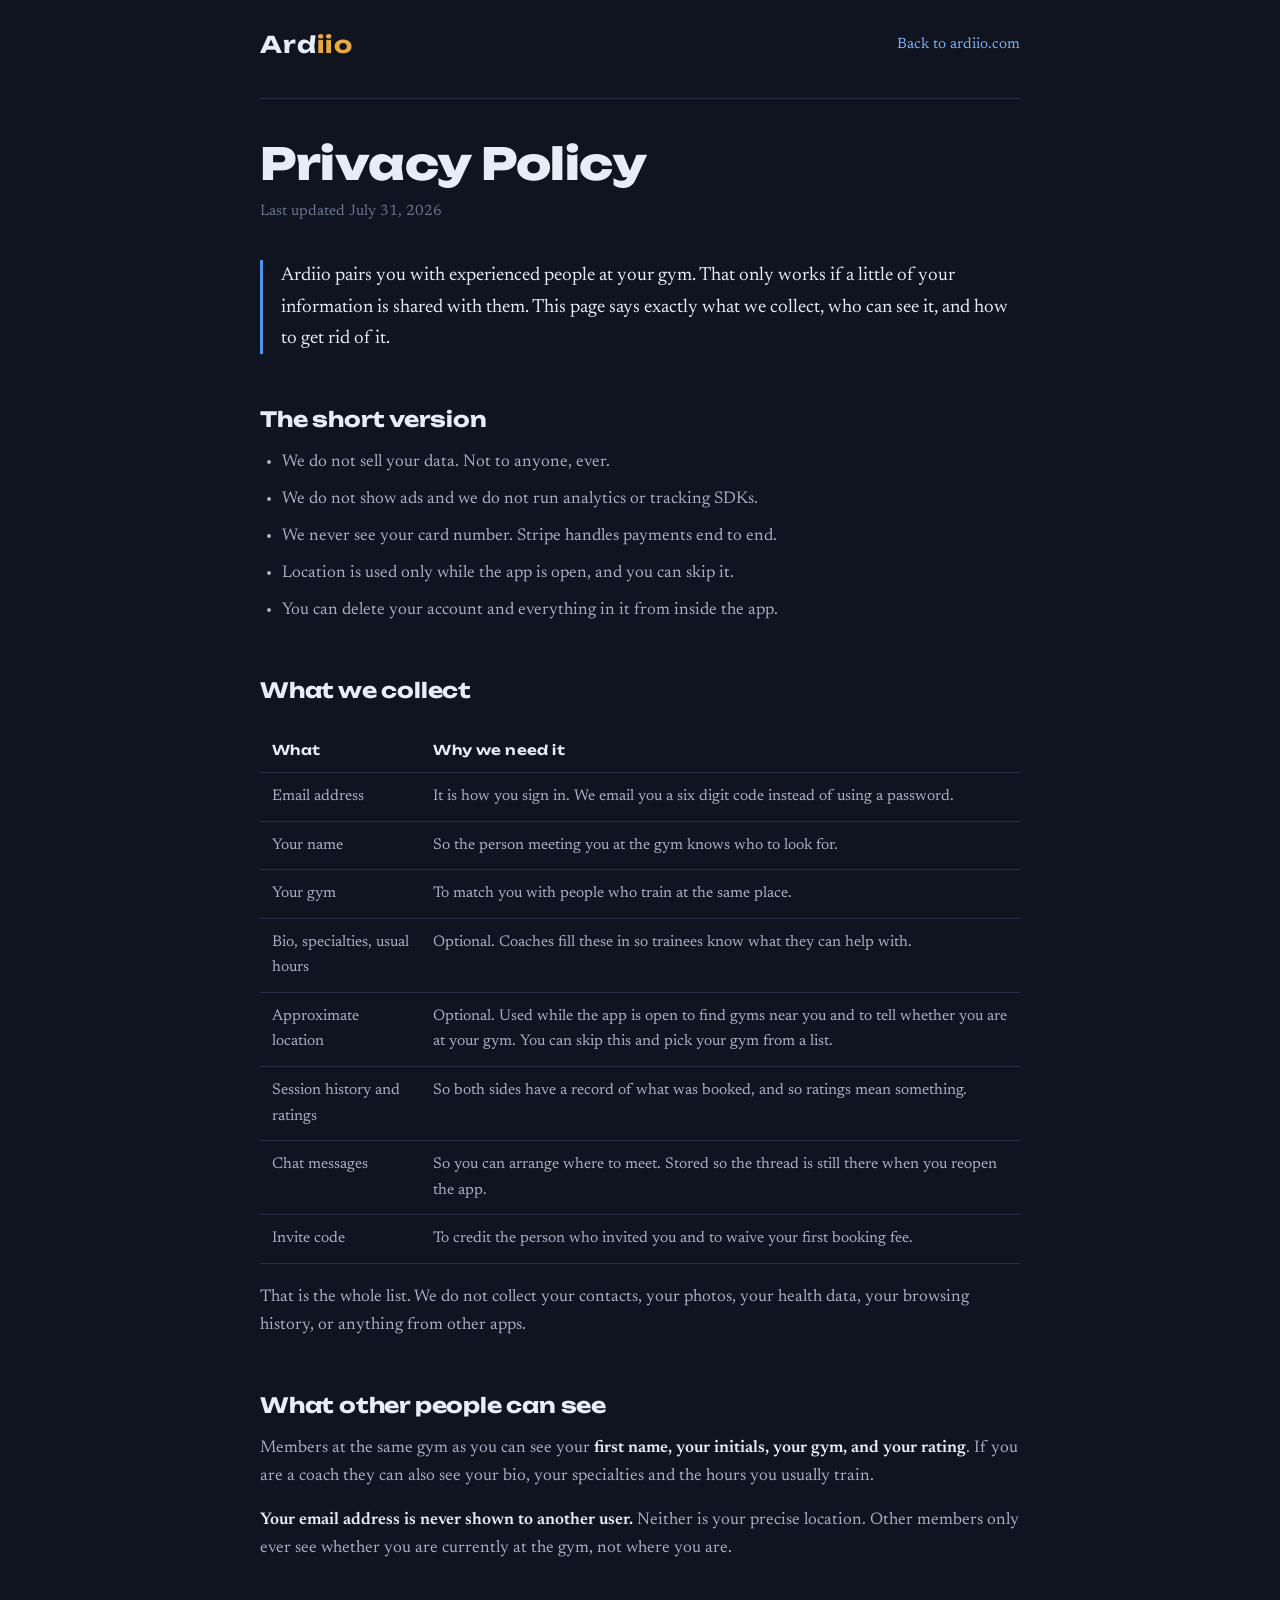
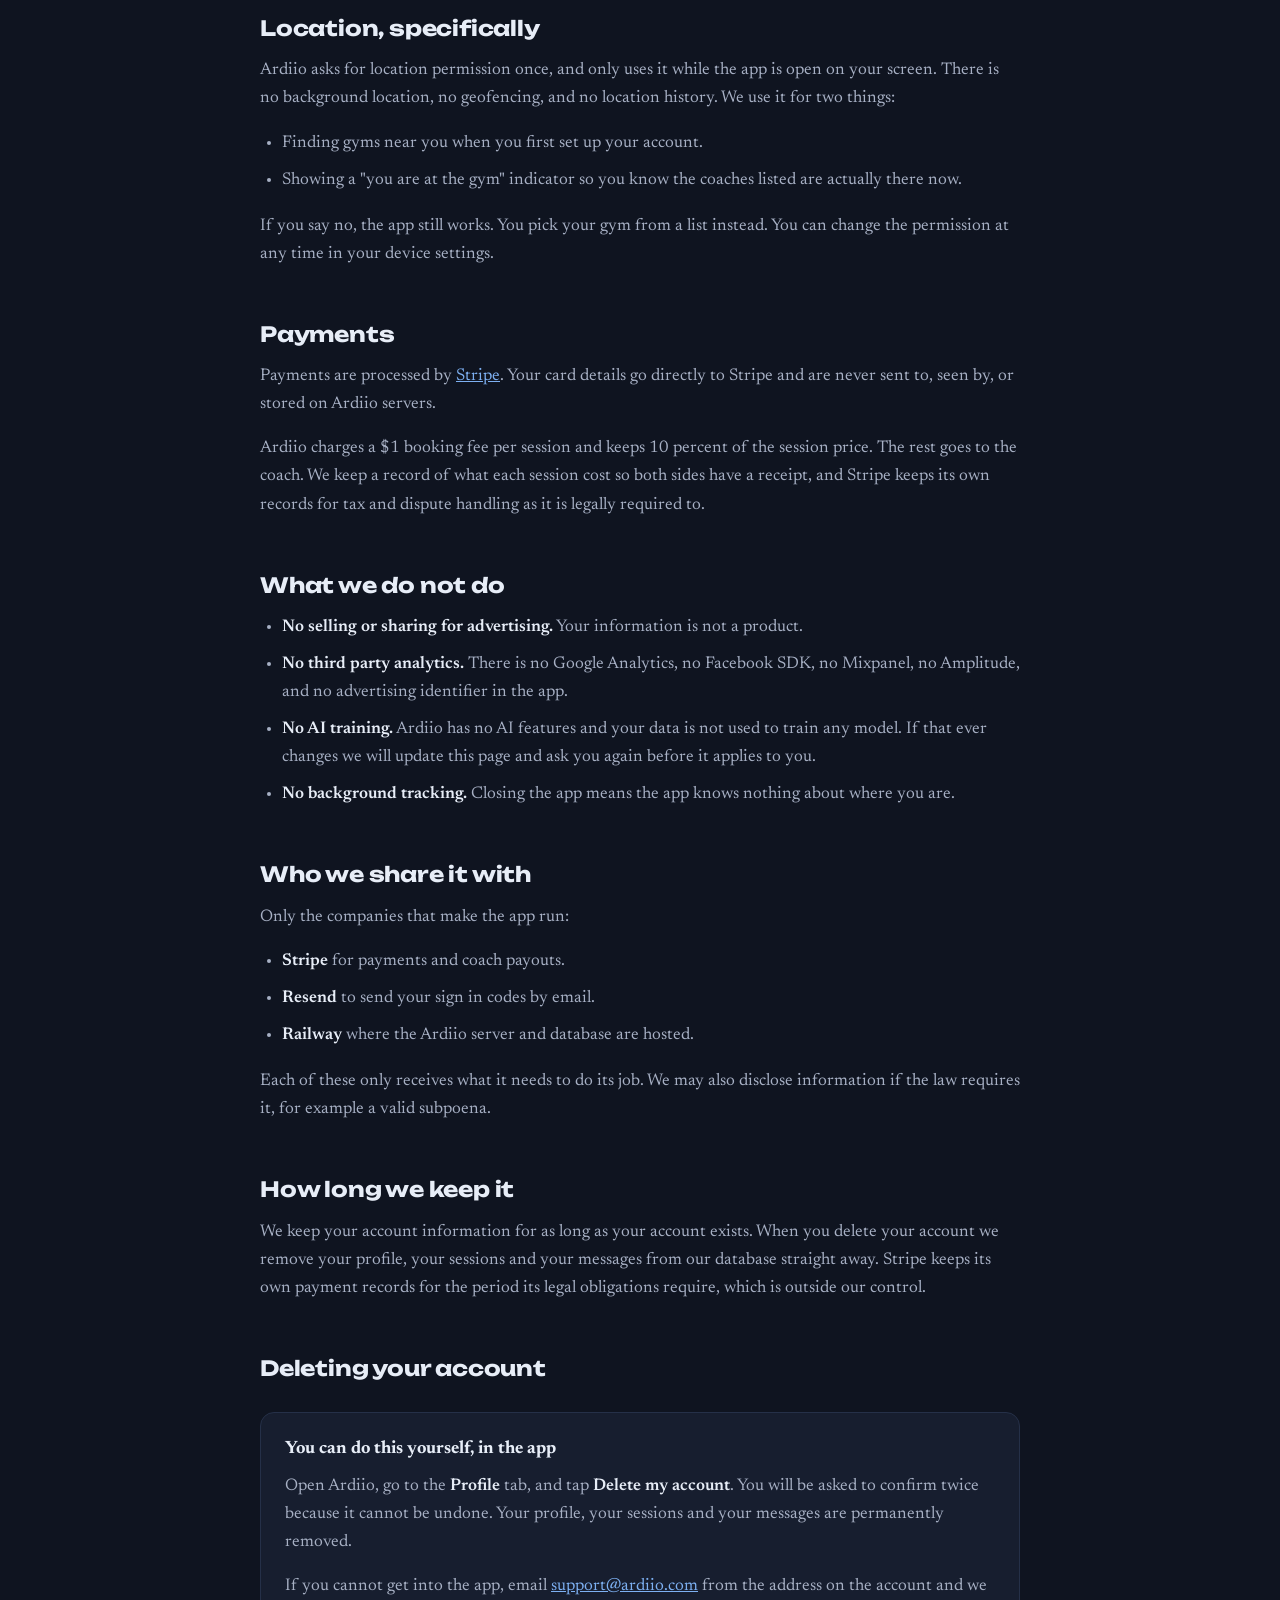
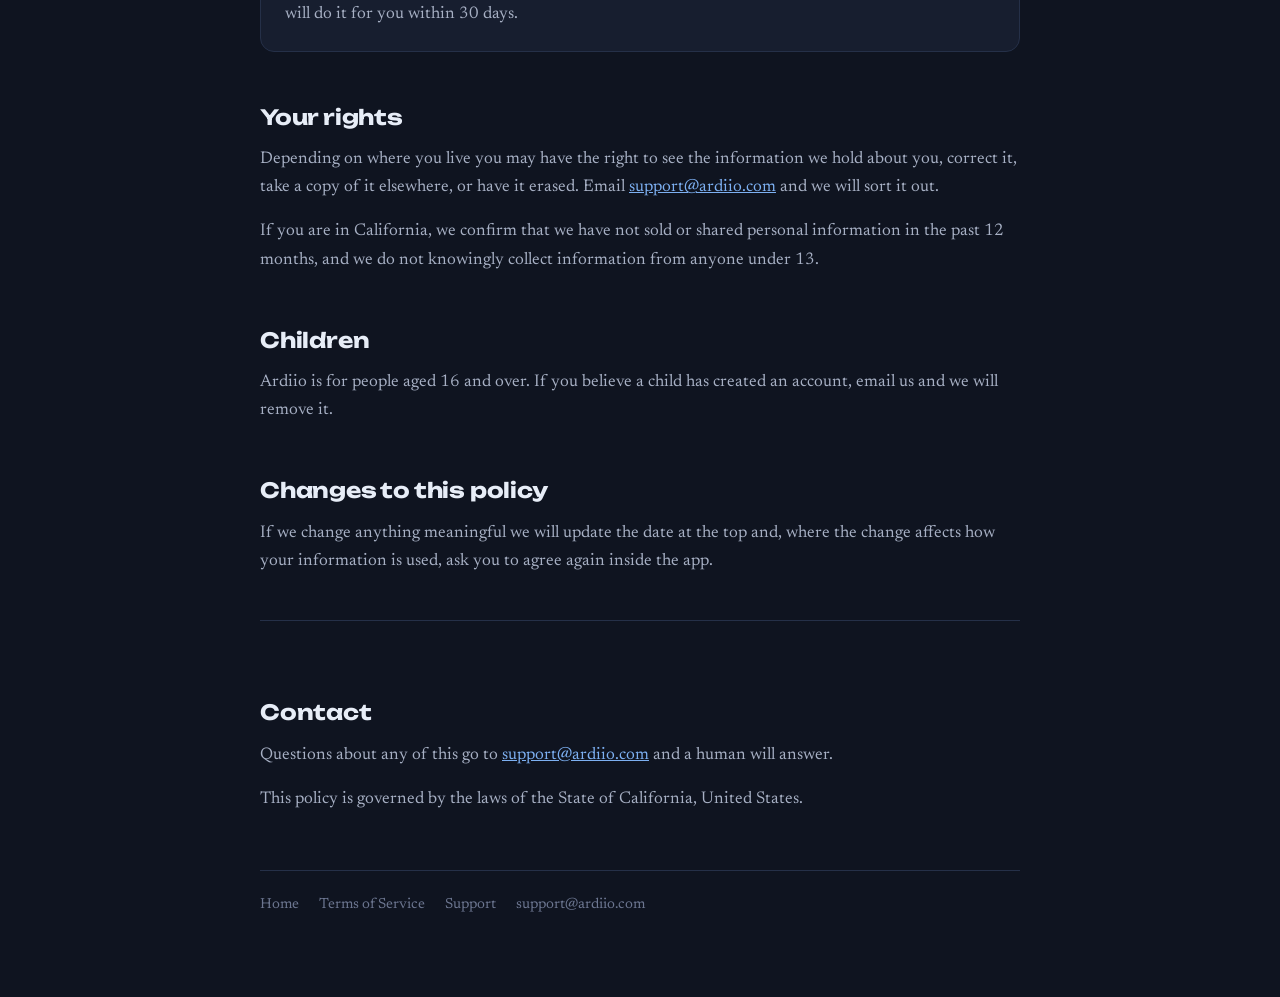
==== privacy/index.html @ b8e80194 "Deploy: phone shifted right, fluid extended left, consent gate and static legal pages" ====
<!doctype html>
<html lang="en">
<head>
<meta charset="utf-8">
<meta name="viewport" content="width=device-width, initial-scale=1">
<title>Privacy Policy | Ardiio</title>
<meta name="description" content="What Ardiio collects, why, who can see it, and how to delete it. Plain English, no legal padding.">
<link rel="icon" href="/favicon.svg">
<link rel="stylesheet" href="/legal.css">
</head>
<body>
<div class="wrap">

<header class="top">
  <a class="logo" href="/">Ard<span>iio</span></a>
  <a class="back" href="/">Back to ardiio.com</a>
</header>

<h1>Privacy Policy</h1>
<p class="updated">Last updated July 31, 2026</p>

<p class="lead">Ardiio pairs you with experienced people at your gym. That only works if a little of your information is shared with them. This page says exactly what we collect, who can see it, and how to get rid of it.</p>

<h2>The short version</h2>
<ul>
  <li>We do not sell your data. Not to anyone, ever.</li>
  <li>We do not show ads and we do not run analytics or tracking SDKs.</li>
  <li>We never see your card number. Stripe handles payments end to end.</li>
  <li>Location is used only while the app is open, and you can skip it.</li>
  <li>You can delete your account and everything in it from inside the app.</li>
</ul>

<h2>What we collect</h2>

<table>
  <thead>
    <tr><th>What</th><th>Why we need it</th></tr>
  </thead>
  <tbody>
    <tr>
      <td>Email address</td>
      <td>It is how you sign in. We email you a six digit code instead of using a password.</td>
    </tr>
    <tr>
      <td>Your name</td>
      <td>So the person meeting you at the gym knows who to look for.</td>
    </tr>
    <tr>
      <td>Your gym</td>
      <td>To match you with people who train at the same place.</td>
    </tr>
    <tr>
      <td>Bio, specialties, usual hours</td>
      <td>Optional. Coaches fill these in so trainees know what they can help with.</td>
    </tr>
    <tr>
      <td>Approximate location</td>
      <td>Optional. Used while the app is open to find gyms near you and to tell whether you are at your gym. You can skip this and pick your gym from a list.</td>
    </tr>
    <tr>
      <td>Session history and ratings</td>
      <td>So both sides have a record of what was booked, and so ratings mean something.</td>
    </tr>
    <tr>
      <td>Chat messages</td>
      <td>So you can arrange where to meet. Stored so the thread is still there when you reopen the app.</td>
    </tr>
    <tr>
      <td>Invite code</td>
      <td>To credit the person who invited you and to waive your first booking fee.</td>
    </tr>
  </tbody>
</table>

<p>That is the whole list. We do not collect your contacts, your photos, your health data, your browsing history, or anything from other apps.</p>

<h2>What other people can see</h2>

<p>Members at the same gym as you can see your <strong>first name, your initials, your gym, and your rating</strong>. If you are a coach they can also see your bio, your specialties and the hours you usually train.</p>

<p><strong>Your email address is never shown to another user.</strong> Neither is your precise location. Other members only ever see whether you are currently at the gym, not where you are.</p>

<h2>Location, specifically</h2>

<p>Ardiio asks for location permission once, and only uses it while the app is open on your screen. There is no background location, no geofencing, and no location history. We use it for two things:</p>
<ul>
  <li>Finding gyms near you when you first set up your account.</li>
  <li>Showing a "you are at the gym" indicator so you know the coaches listed are actually there now.</li>
</ul>
<p>If you say no, the app still works. You pick your gym from a list instead. You can change the permission at any time in your device settings.</p>

<h2>Payments</h2>

<p>Payments are processed by <a href="https://stripe.com/privacy" rel="noopener">Stripe</a>. Your card details go directly to Stripe and are never sent to, seen by, or stored on Ardiio servers.</p>

<p>Ardiio charges a $1 booking fee per session and keeps 10 percent of the session price. The rest goes to the coach. We keep a record of what each session cost so both sides have a receipt, and Stripe keeps its own records for tax and dispute handling as it is legally required to.</p>

<h2>What we do not do</h2>

<ul>
  <li><strong>No selling or sharing for advertising.</strong> Your information is not a product.</li>
  <li><strong>No third party analytics.</strong> There is no Google Analytics, no Facebook SDK, no Mixpanel, no Amplitude, and no advertising identifier in the app.</li>
  <li><strong>No AI training.</strong> Ardiio has no AI features and your data is not used to train any model. If that ever changes we will update this page and ask you again before it applies to you.</li>
  <li><strong>No background tracking.</strong> Closing the app means the app knows nothing about where you are.</li>
</ul>

<h2>Who we share it with</h2>

<p>Only the companies that make the app run:</p>
<ul>
  <li><strong>Stripe</strong> for payments and coach payouts.</li>
  <li><strong>Resend</strong> to send your sign in codes by email.</li>
  <li><strong>Railway</strong> where the Ardiio server and database are hosted.</li>
</ul>
<p>Each of these only receives what it needs to do its job. We may also disclose information if the law requires it, for example a valid subpoena.</p>

<h2>How long we keep it</h2>

<p>We keep your account information for as long as your account exists. When you delete your account we remove your profile, your sessions and your messages from our database straight away. Stripe keeps its own payment records for the period its legal obligations require, which is outside our control.</p>

<h2>Deleting your account</h2>

<div class="card">
  <h3>You can do this yourself, in the app</h3>
  <p>Open Ardiio, go to the <strong>Profile</strong> tab, and tap <strong>Delete my account</strong>. You will be asked to confirm twice because it cannot be undone. Your profile, your sessions and your messages are permanently removed.</p>
  <p>If you cannot get into the app, email <a href="mailto:support@ardiio.com">support@ardiio.com</a> from the address on the account and we will do it for you within 30 days.</p>
</div>

<h2>Your rights</h2>

<p>Depending on where you live you may have the right to see the information we hold about you, correct it, take a copy of it elsewhere, or have it erased. Email <a href="mailto:support@ardiio.com">support@ardiio.com</a> and we will sort it out.</p>

<p>If you are in California, we confirm that we have not sold or shared personal information in the past 12 months, and we do not knowingly collect information from anyone under 13.</p>

<h2>Children</h2>

<p>Ardiio is for people aged 16 and over. If you believe a child has created an account, email us and we will remove it.</p>

<h2>Changes to this policy</h2>

<p>If we change anything meaningful we will update the date at the top and, where the change affects how your information is used, ask you to agree again inside the app.</p>

<div class="contact">
  <h2>Contact</h2>
  <p>Questions about any of this go to <a href="mailto:support@ardiio.com">support@ardiio.com</a> and a human will answer.</p>
  <p>This policy is governed by the laws of the State of California, United States.</p>
</div>

<footer class="foot">
  <a href="/">Home</a>
  <a href="/terms/">Terms of Service</a>
  <a href="/support/">Support</a>
  <a href="mailto:support@ardiio.com">support@ardiio.com</a>
</footer>

</div>
</body>
</html>
---- legal.css ----
/* Shared styling for the standalone legal and support pages.
   These are plain static HTML on purpose: App Review opens the privacy policy
   URL directly, and a page that renders without JavaScript cannot fail that
   check. Type and palette mirror site-react/src/index.css. */
@import url('https://fonts.googleapis.com/css2?family=Newsreader:opsz,wght@6..72,400..700&family=Unbounded:wght@400..800&display=swap');

:root {
  --bg: #0f1420;
  --card: #171e2f;
  --ink: #e7edf7;
  --dim: #a7b0c4;
  --faint: #6c7690;
  --border: #253048;
  --blue: #4e93ee;
  --blue-soft: #7db0f2;
  --amber: #e9a73f;
  --font-display: 'Unbounded', 'Trebuchet MS', sans-serif;
  --font-body: 'Newsreader', Georgia, serif;
}

* { margin: 0; padding: 0; box-sizing: border-box; }
html { -webkit-text-size-adjust: 100%; scroll-behavior: smooth; }

body {
  background: var(--bg);
  color: var(--ink);
  font-family: var(--font-body);
  font-size: 17px;
  line-height: 1.65;
  padding: 0 20px 80px;
}

.wrap { max-width: 760px; margin: 0 auto; }

header.top {
  display: flex;
  align-items: center;
  justify-content: space-between;
  gap: 16px;
  padding: 26px 0 34px;
  border-bottom: 1px solid var(--border);
  margin-bottom: 40px;
  flex-wrap: wrap;
}

.logo {
  font-family: var(--font-display);
  font-weight: 700;
  font-size: 23px;
  letter-spacing: 1.1px;
  color: var(--ink);
  text-decoration: none;
}
.logo span { color: var(--amber); }

.back { color: var(--blue-soft); text-decoration: none; font-size: 15px; }
.back:hover { text-decoration: underline; }

h1 {
  font-family: var(--font-display);
  font-weight: 800;
  font-size: clamp(30px, 6vw, 44px);
  line-height: 1.15;
  letter-spacing: -0.5px;
  margin-bottom: 10px;
}

.updated { color: var(--faint); font-size: 15px; margin-bottom: 36px; }

h2 {
  font-family: var(--font-display);
  font-weight: 700;
  font-size: 21px;
  letter-spacing: -0.2px;
  margin: 40px 0 12px;
  padding-top: 8px;
}

h3 { font-size: 18px; font-weight: 700; margin: 24px 0 8px; }

p { margin-bottom: 16px; color: var(--dim); }
p strong, li strong { color: var(--ink); font-weight: 600; }

ul, ol { margin: 0 0 18px 22px; color: var(--dim); }
li { margin-bottom: 9px; }

a { color: var(--blue-soft); }

.lead {
  font-size: 19px;
  color: var(--ink);
  border-left: 3px solid var(--blue);
  padding-left: 18px;
  margin-bottom: 30px;
}

.card {
  background: var(--card);
  border: 1px solid var(--border);
  border-radius: 14px;
  padding: 22px 24px;
  margin: 26px 0;
}
.card h2, .card h3 { margin-top: 0; padding-top: 0; }
.card p:last-child { margin-bottom: 0; }

table { width: 100%; border-collapse: collapse; margin: 20px 0; font-size: 15.5px; }
th, td { text-align: left; padding: 11px 12px; border-bottom: 1px solid var(--border); vertical-align: top; }
th { color: var(--ink); font-weight: 600; font-family: var(--font-display); font-size: 13.5px; letter-spacing: 0.4px; }
td { color: var(--dim); }

.contact { margin-top: 44px; padding-top: 26px; border-top: 1px solid var(--border); }

footer.foot {
  margin-top: 56px;
  padding-top: 22px;
  border-top: 1px solid var(--border);
  color: var(--faint);
  font-size: 14.5px;
  display: flex;
  gap: 20px;
  flex-wrap: wrap;
}
footer.foot a { color: var(--faint); text-decoration: none; }
footer.foot a:hover { color: var(--ink); }

@media (max-width: 560px) {
  body { font-size: 16px; }
  table, thead, tbody, th, td, tr { display: block; }
  th { display: none; }
  td { border: none; padding: 4px 0; }
  td:first-child { color: var(--ink); font-weight: 600; padding-top: 14px; }
  tr { border-bottom: 1px solid var(--border); padding-bottom: 10px; }
}
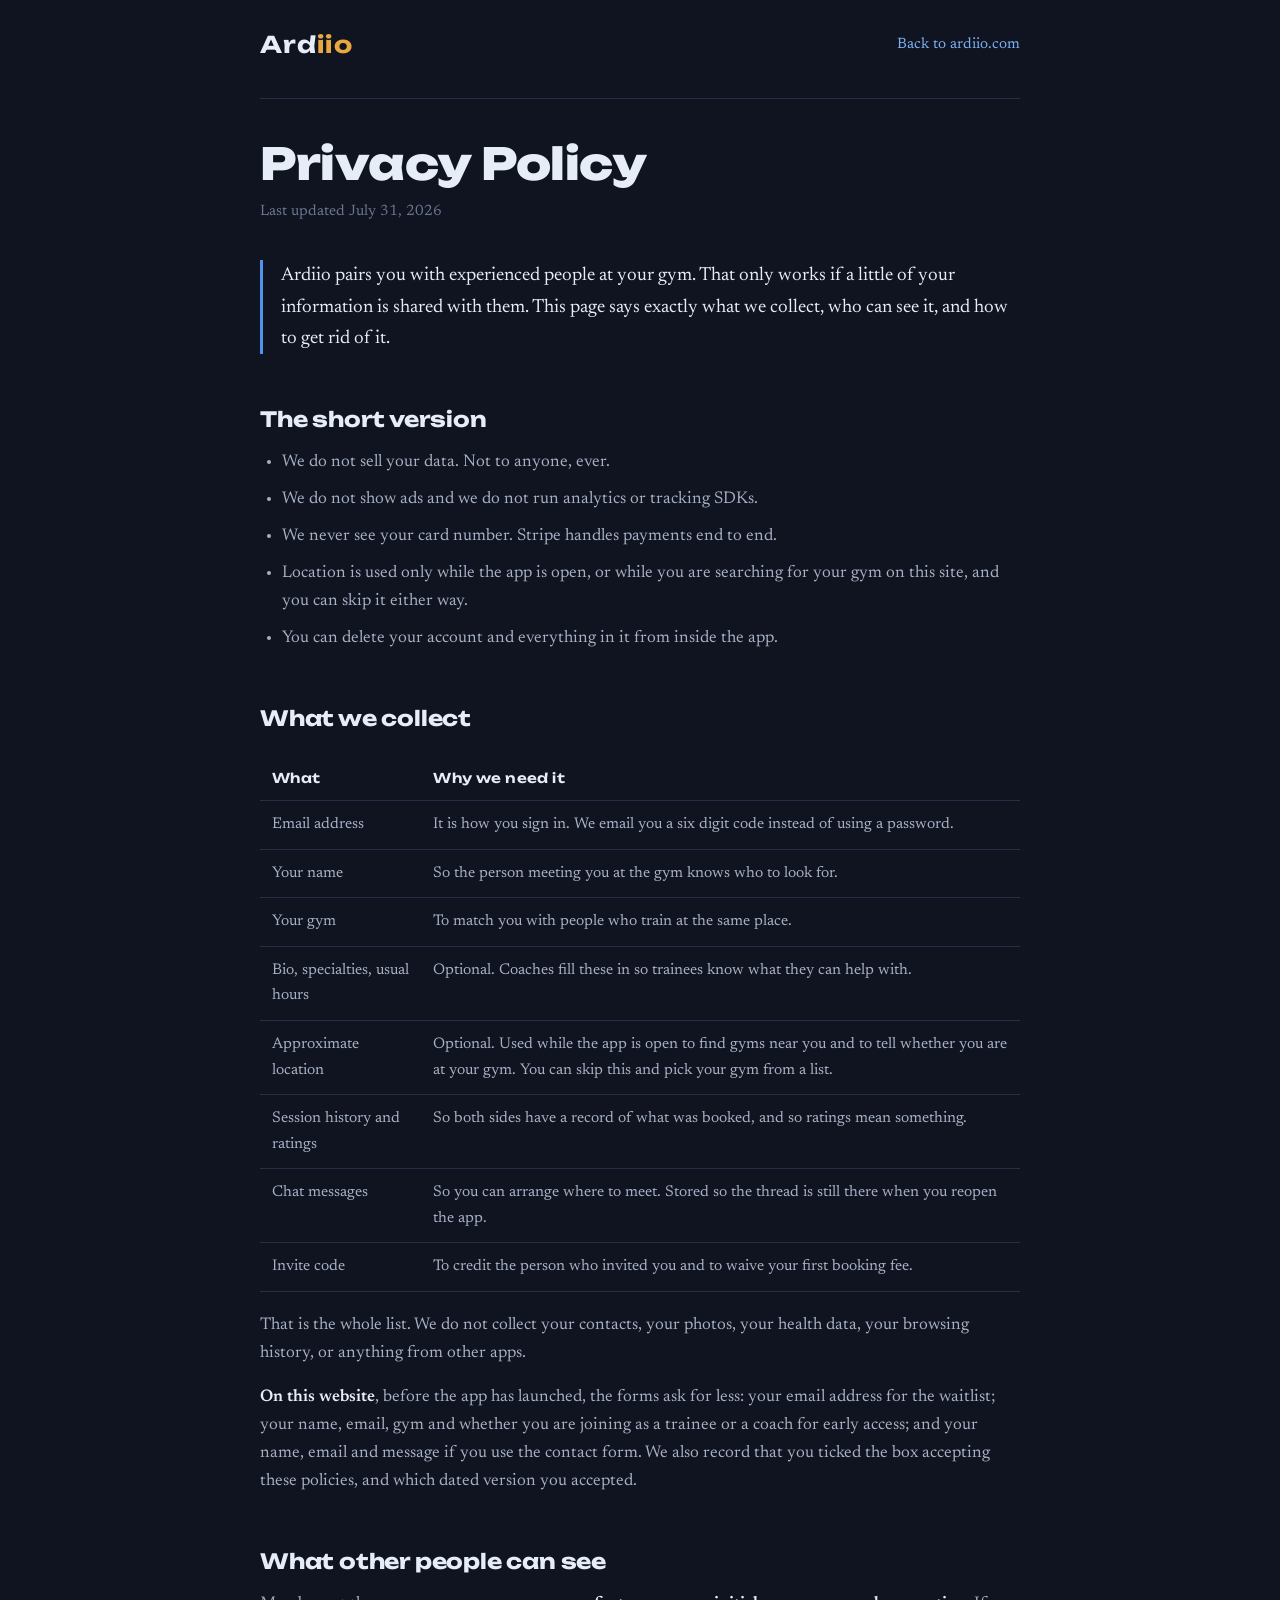
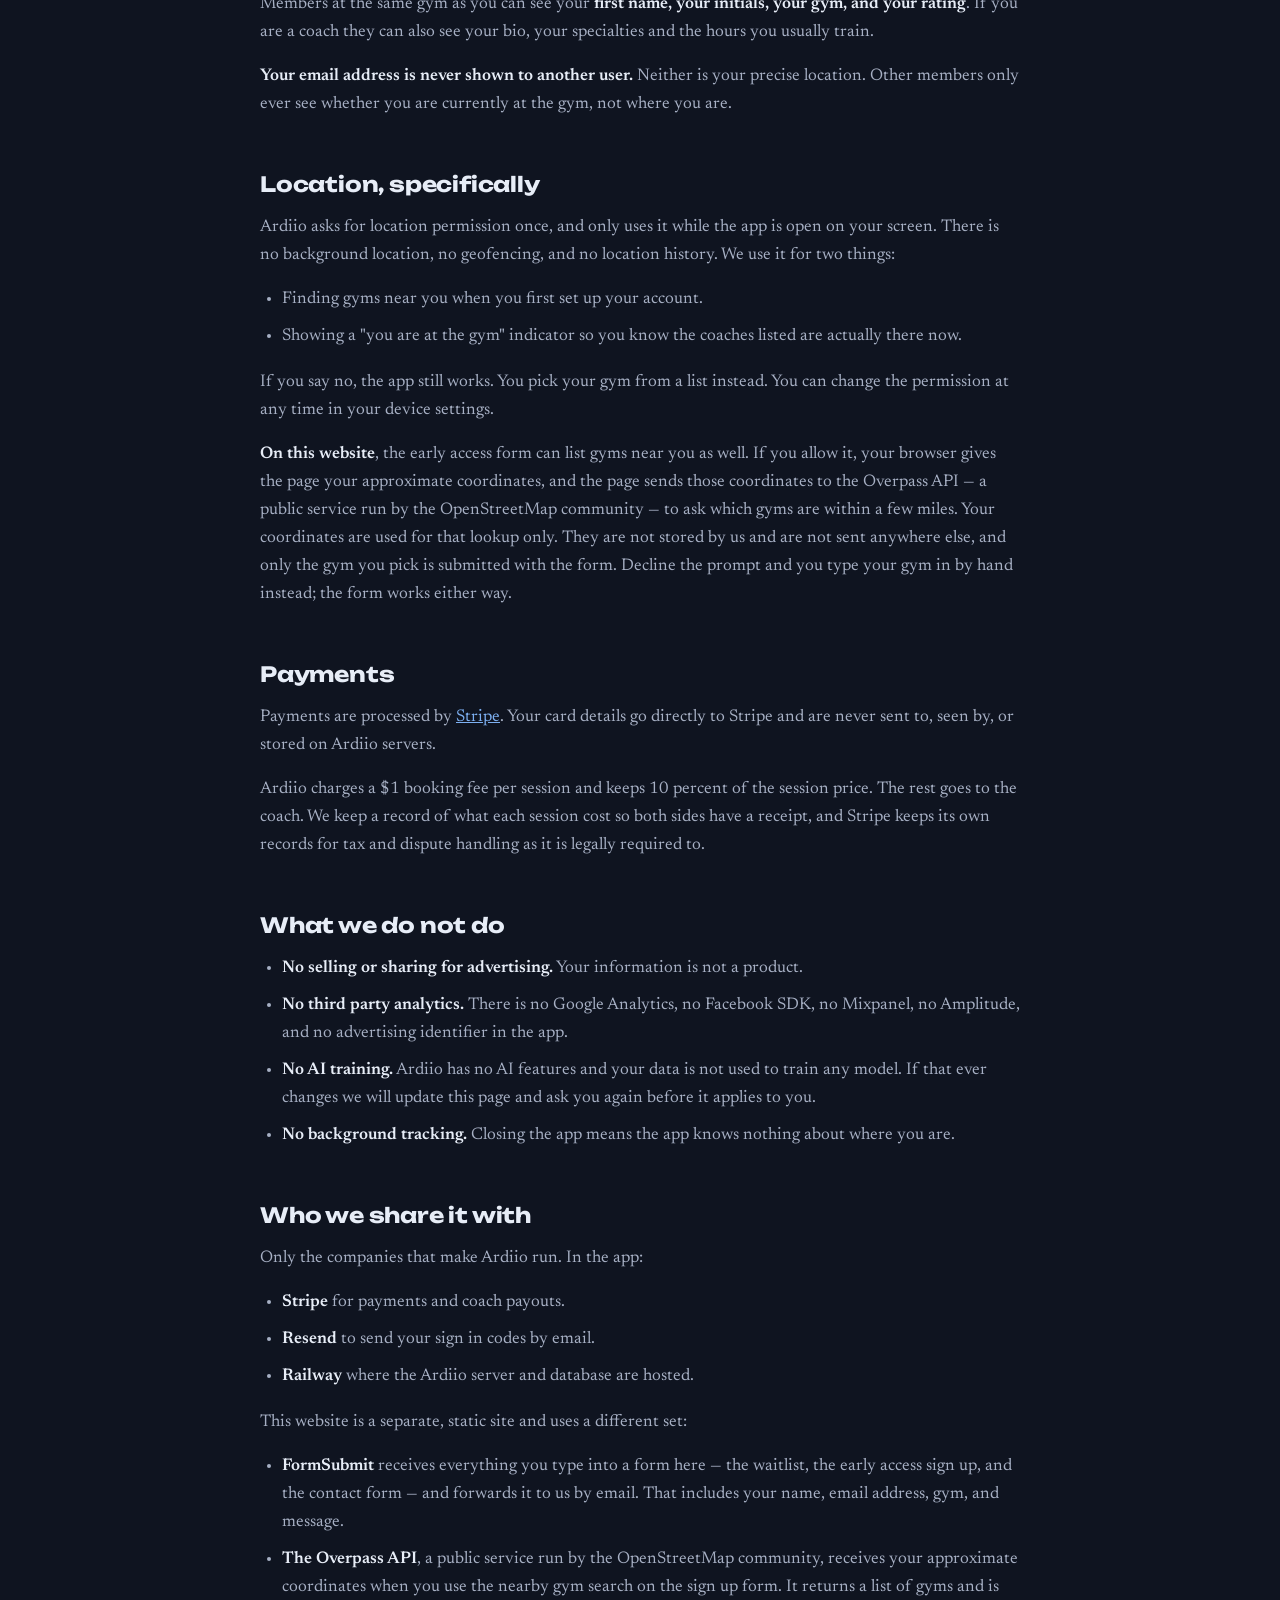
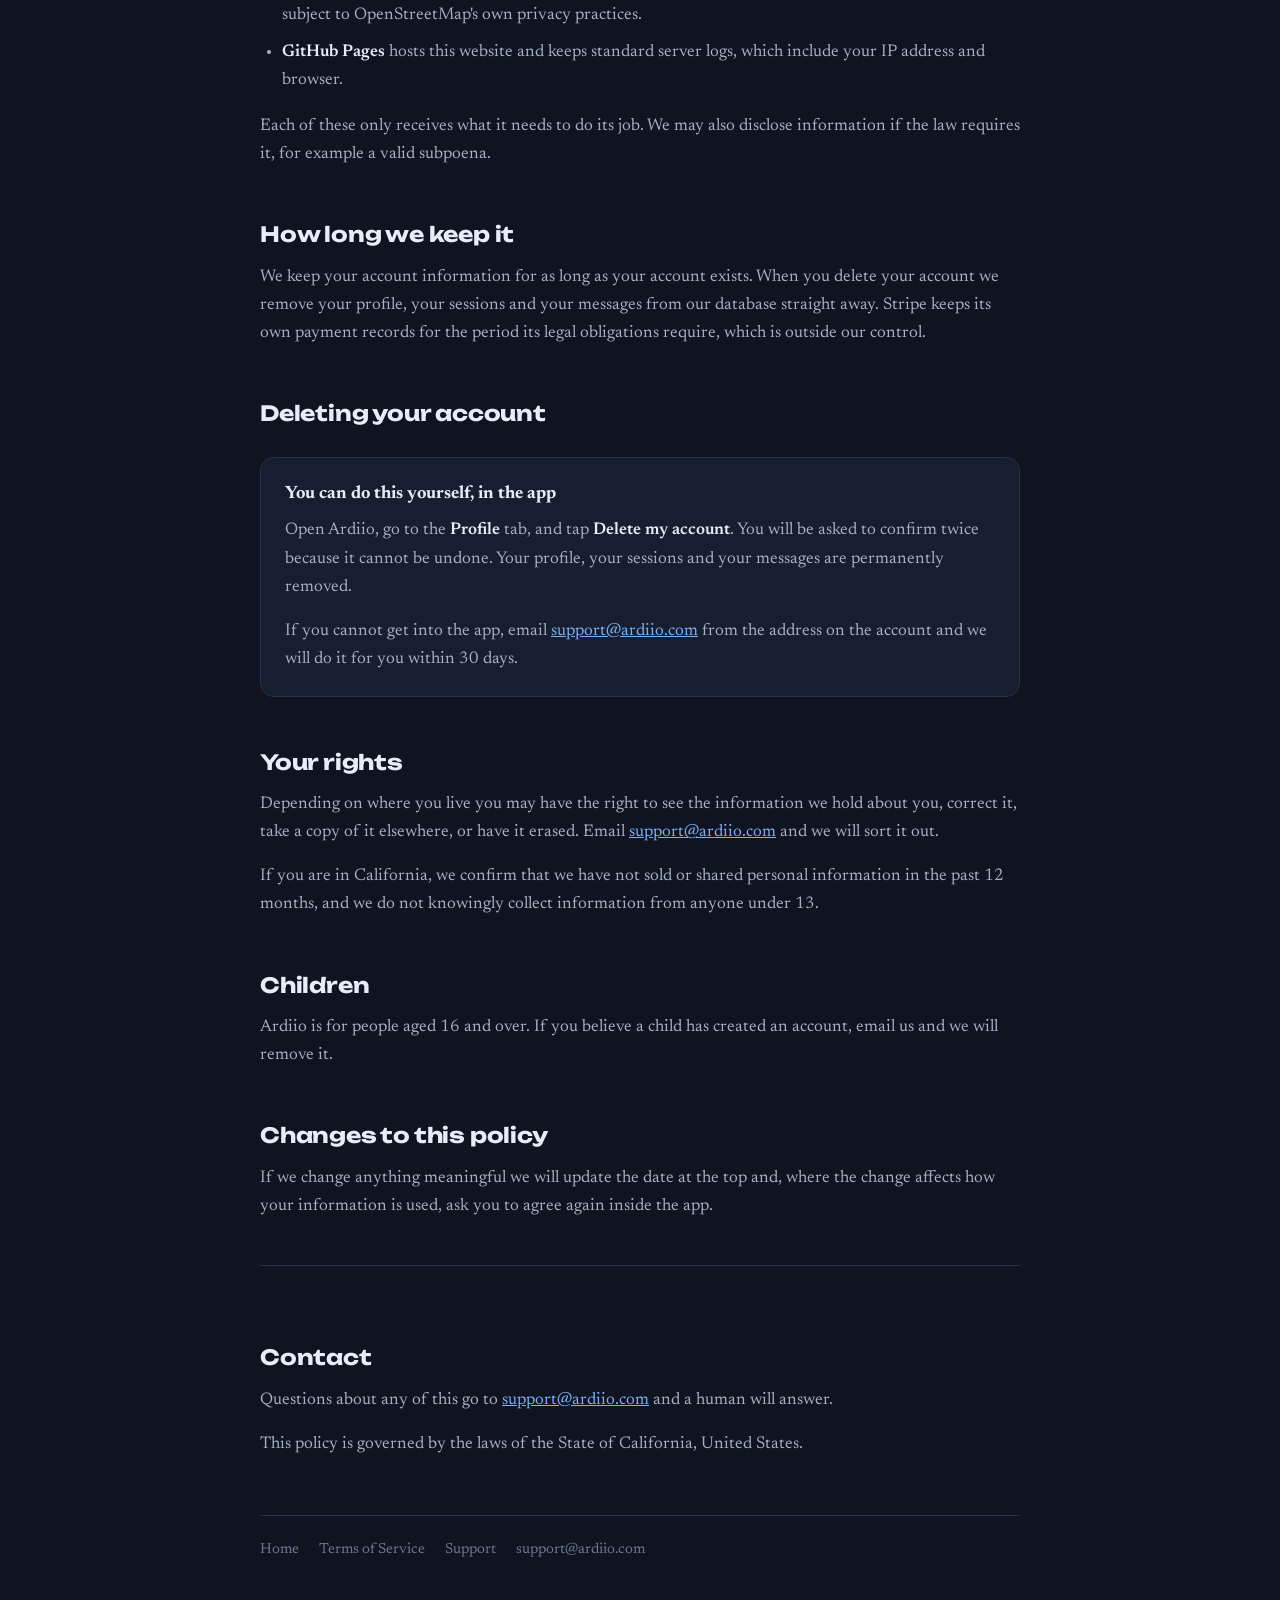
==== commit 48faac2c: "Deploy: privacy policy now discloses the site's own processors" ====
--- a/privacy/index.html
+++ b/privacy/index.html
@@ -26,7 +26,7 @@
   <li>We do not sell your data. Not to anyone, ever.</li>
   <li>We do not show ads and we do not run analytics or tracking SDKs.</li>
   <li>We never see your card number. Stripe handles payments end to end.</li>
-  <li>Location is used only while the app is open, and you can skip it.</li>
+  <li>Location is used only while the app is open, or while you are searching for your gym on this site, and you can skip it either way.</li>
   <li>You can delete your account and everything in it from inside the app.</li>
 </ul>
 
@@ -74,6 +74,8 @@
 
 <p>That is the whole list. We do not collect your contacts, your photos, your health data, your browsing history, or anything from other apps.</p>
 
+<p><strong>On this website</strong>, before the app has launched, the forms ask for less: your email address for the waitlist; your name, email, gym and whether you are joining as a trainee or a coach for early access; and your name, email and message if you use the contact form. We also record that you ticked the box accepting these policies, and which dated version you accepted.</p>
+
 <h2>What other people can see</h2>
 
 <p>Members at the same gym as you can see your <strong>first name, your initials, your gym, and your rating</strong>. If you are a coach they can also see your bio, your specialties and the hours you usually train.</p>
@@ -88,6 +90,8 @@
   <li>Showing a "you are at the gym" indicator so you know the coaches listed are actually there now.</li>
 </ul>
 <p>If you say no, the app still works. You pick your gym from a list instead. You can change the permission at any time in your device settings.</p>
+
+<p><strong>On this website</strong>, the early access form can list gyms near you as well. If you allow it, your browser gives the page your approximate coordinates, and the page sends those coordinates to the Overpass API — a public service run by the OpenStreetMap community — to ask which gyms are within a few miles. Your coordinates are used for that lookup only. They are not stored by us and are not sent anywhere else, and only the gym you pick is submitted with the form. Decline the prompt and you type your gym in by hand instead; the form works either way.</p>
 
 <h2>Payments</h2>
 
@@ -106,11 +110,17 @@
 
 <h2>Who we share it with</h2>
 
-<p>Only the companies that make the app run:</p>
+<p>Only the companies that make Ardiio run. In the app:</p>
 <ul>
   <li><strong>Stripe</strong> for payments and coach payouts.</li>
   <li><strong>Resend</strong> to send your sign in codes by email.</li>
   <li><strong>Railway</strong> where the Ardiio server and database are hosted.</li>
+</ul>
+<p>This website is a separate, static site and uses a different set:</p>
+<ul>
+  <li><strong>FormSubmit</strong> receives everything you type into a form here — the waitlist, the early access sign up, and the contact form — and forwards it to us by email. That includes your name, email address, gym, and message.</li>
+  <li><strong>The Overpass API</strong>, a public service run by the OpenStreetMap community, receives your approximate coordinates when you use the nearby gym search on the sign up form. It returns a list of gyms and is subject to OpenStreetMap's own privacy practices.</li>
+  <li><strong>GitHub Pages</strong> hosts this website and keeps standard server logs, which include your IP address and browser.</li>
 </ul>
 <p>Each of these only receives what it needs to do its job. We may also disclose information if the law requires it, for example a valid subpoena.</p>
 
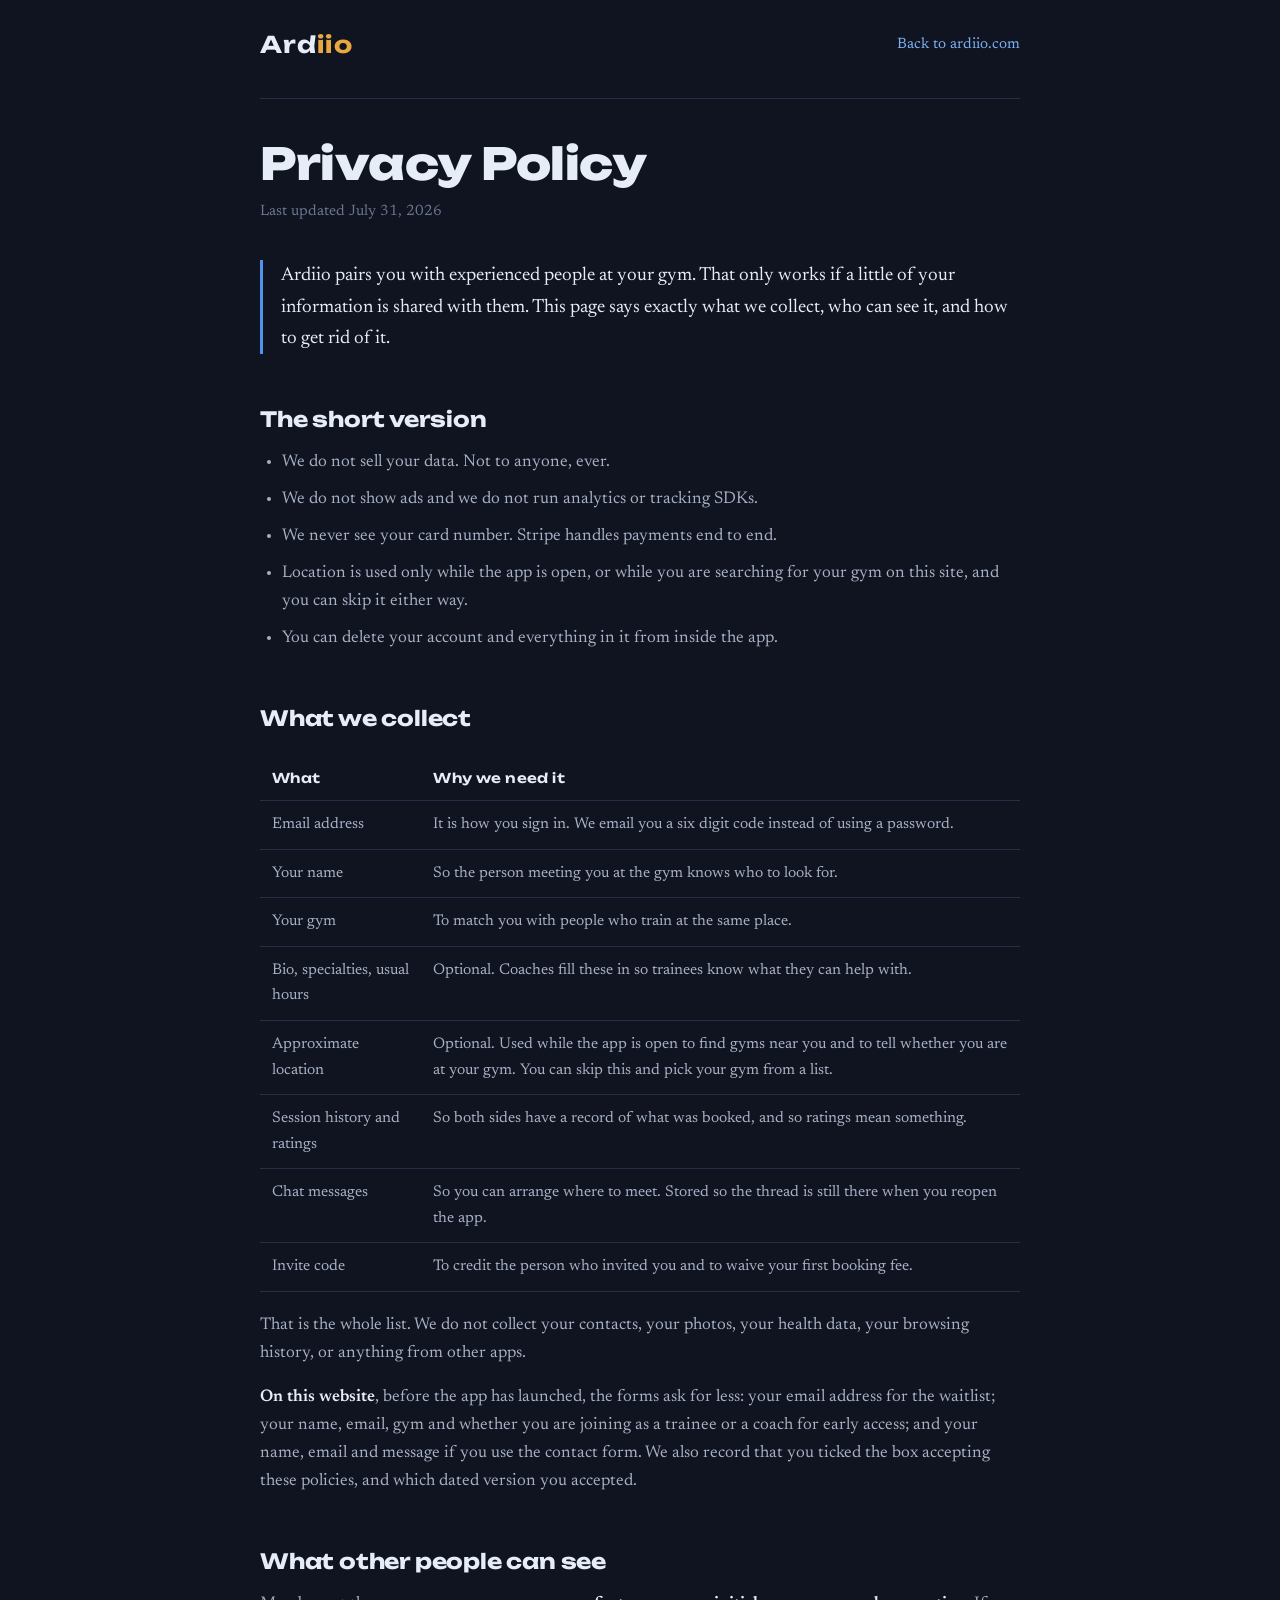
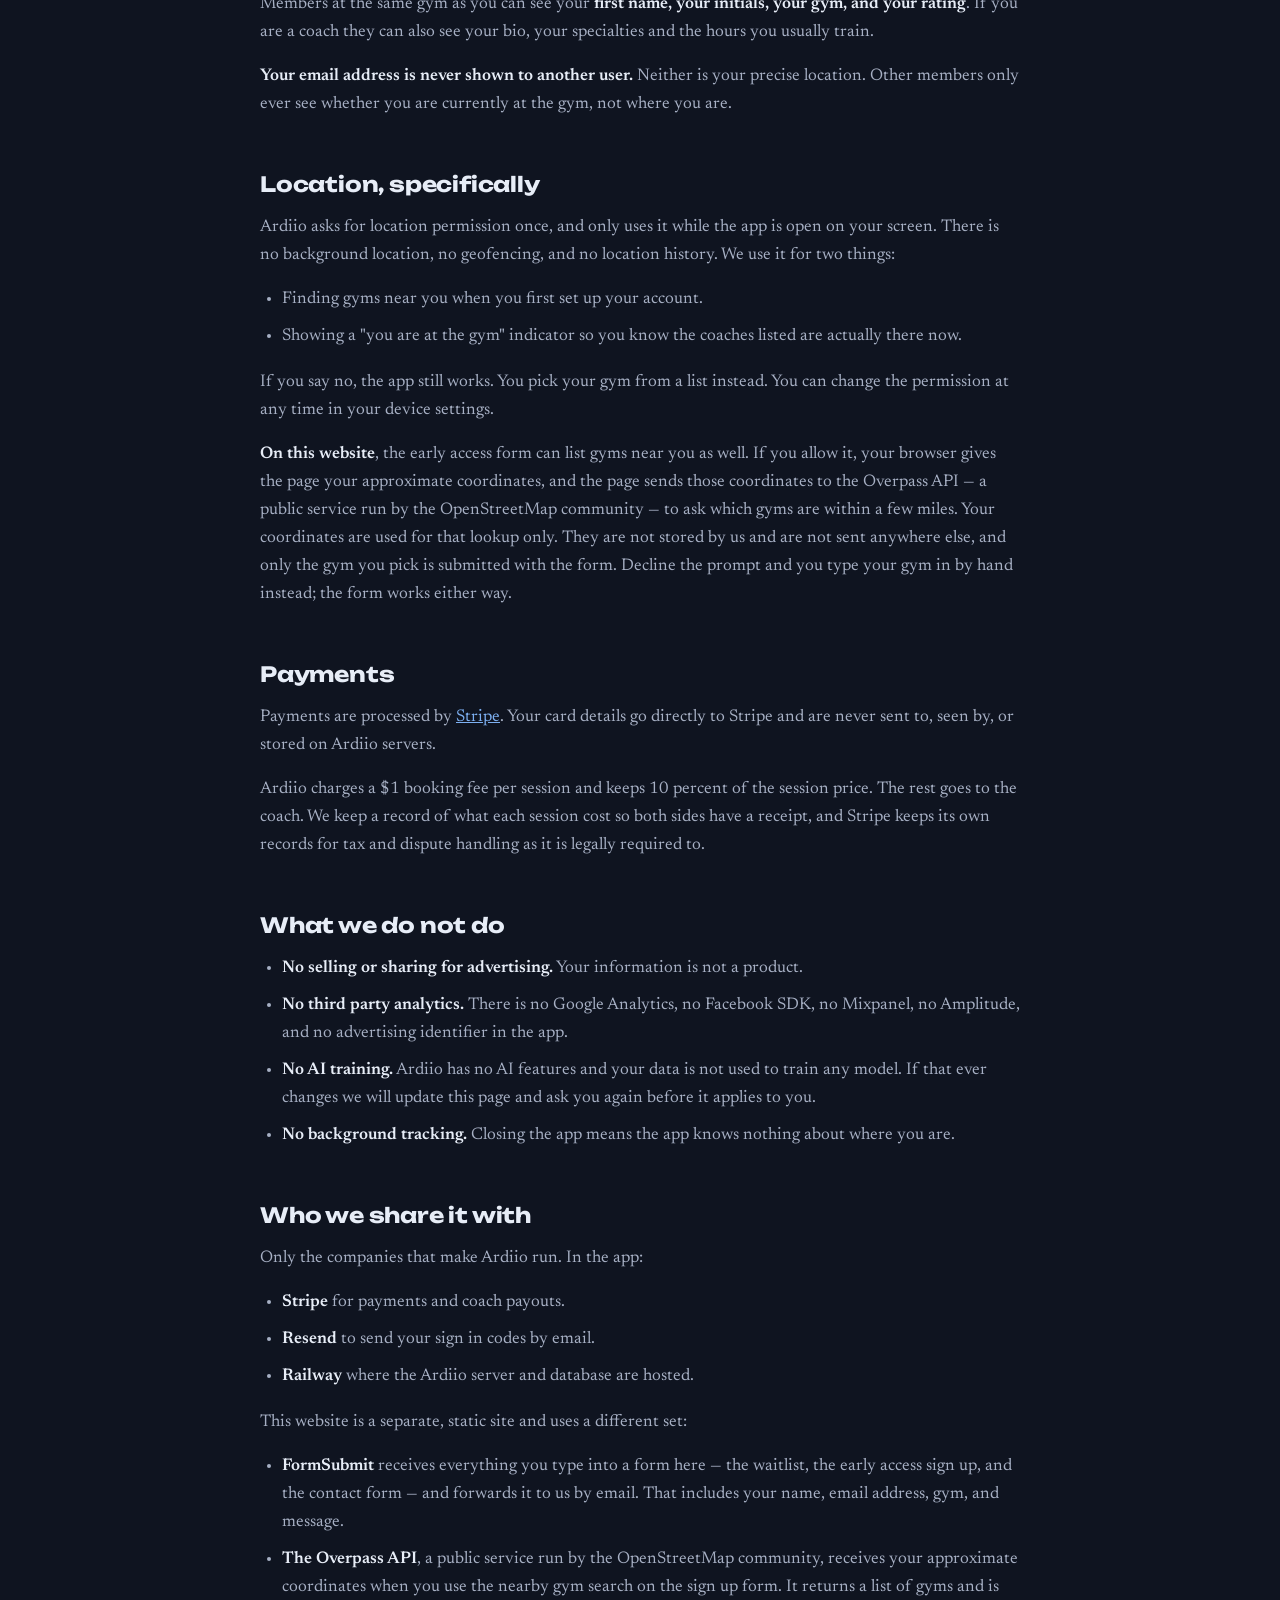
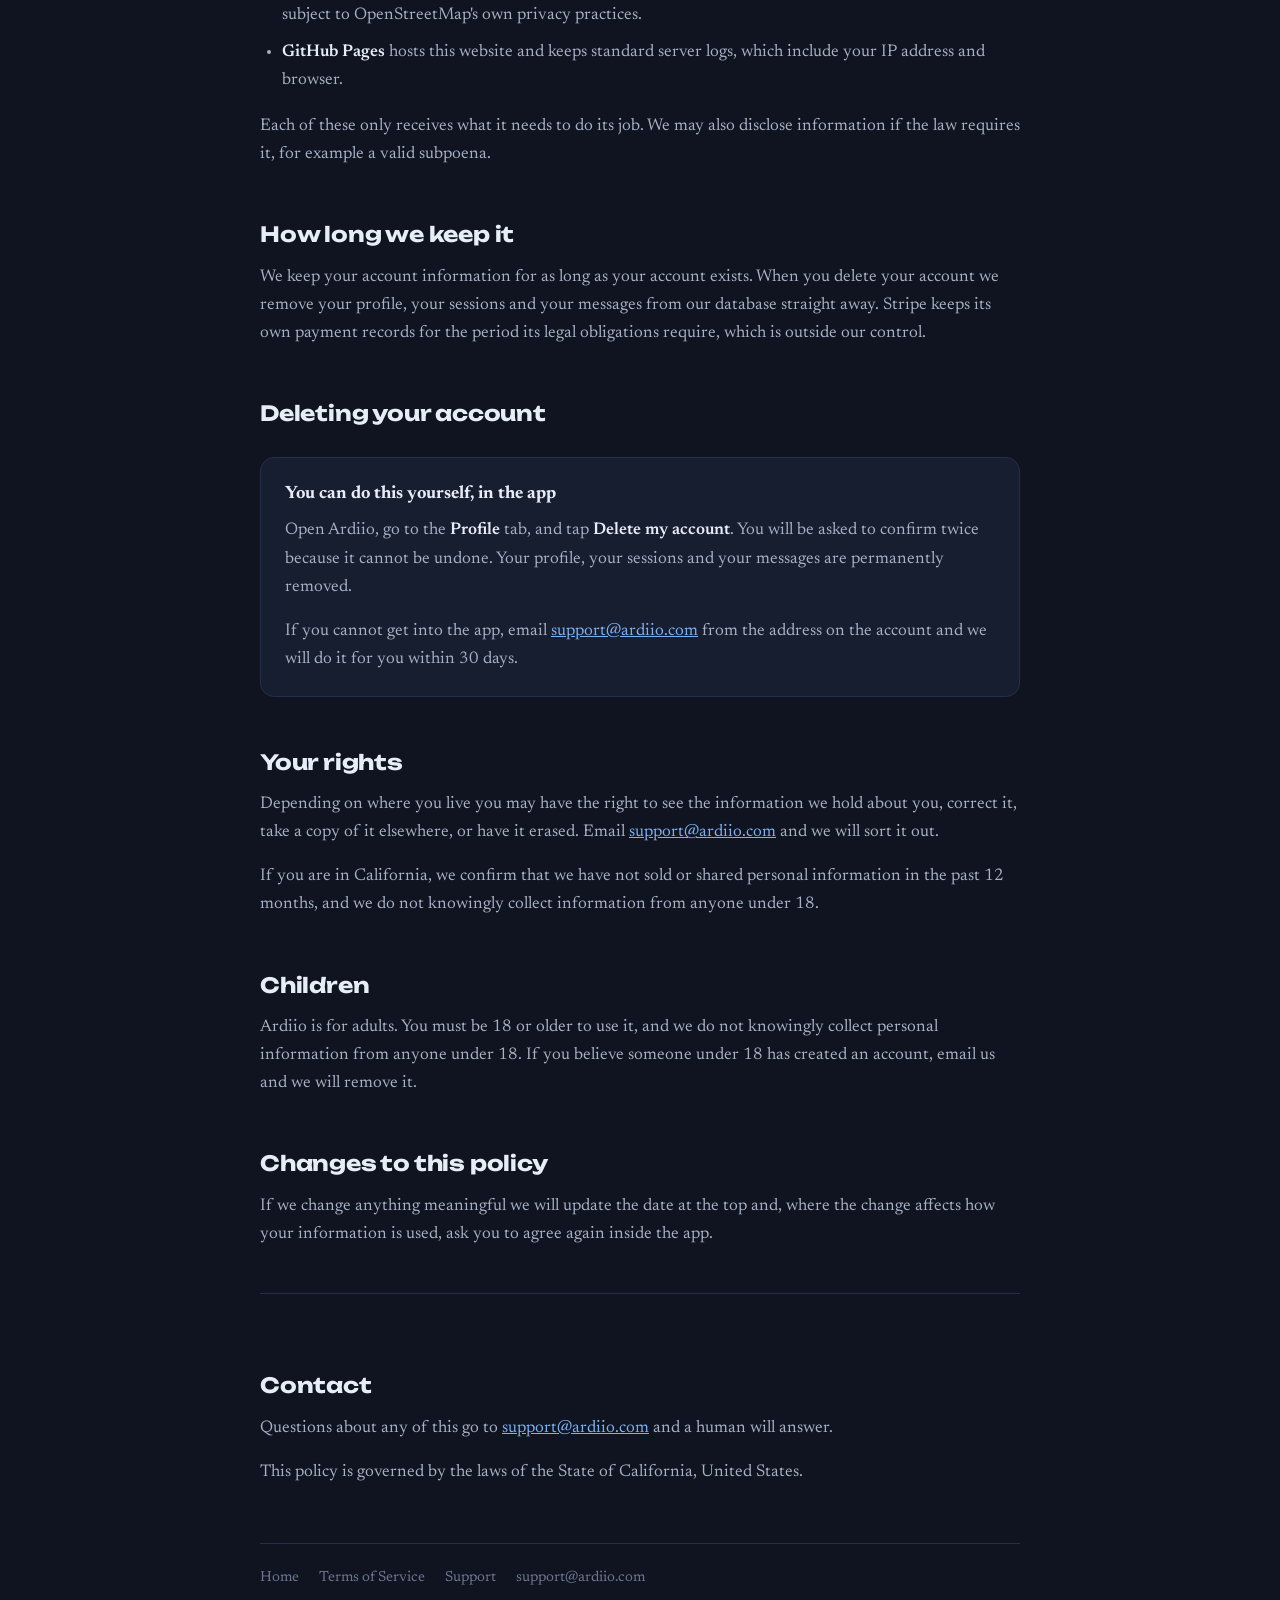
==== commit be461c56: "Deploy: minimum age 18 across Terms and Privacy" ====
--- a/privacy/index.html
+++ b/privacy/index.html
@@ -140,11 +140,11 @@
 
 <p>Depending on where you live you may have the right to see the information we hold about you, correct it, take a copy of it elsewhere, or have it erased. Email <a href="mailto:support@ardiio.com">support@ardiio.com</a> and we will sort it out.</p>
 
-<p>If you are in California, we confirm that we have not sold or shared personal information in the past 12 months, and we do not knowingly collect information from anyone under 13.</p>
+<p>If you are in California, we confirm that we have not sold or shared personal information in the past 12 months, and we do not knowingly collect information from anyone under 18.</p>
 
 <h2>Children</h2>
 
-<p>Ardiio is for people aged 16 and over. If you believe a child has created an account, email us and we will remove it.</p>
+<p>Ardiio is for adults. You must be 18 or older to use it, and we do not knowingly collect personal information from anyone under 18. If you believe someone under 18 has created an account, email us and we will remove it.</p>
 
 <h2>Changes to this policy</h2>
 
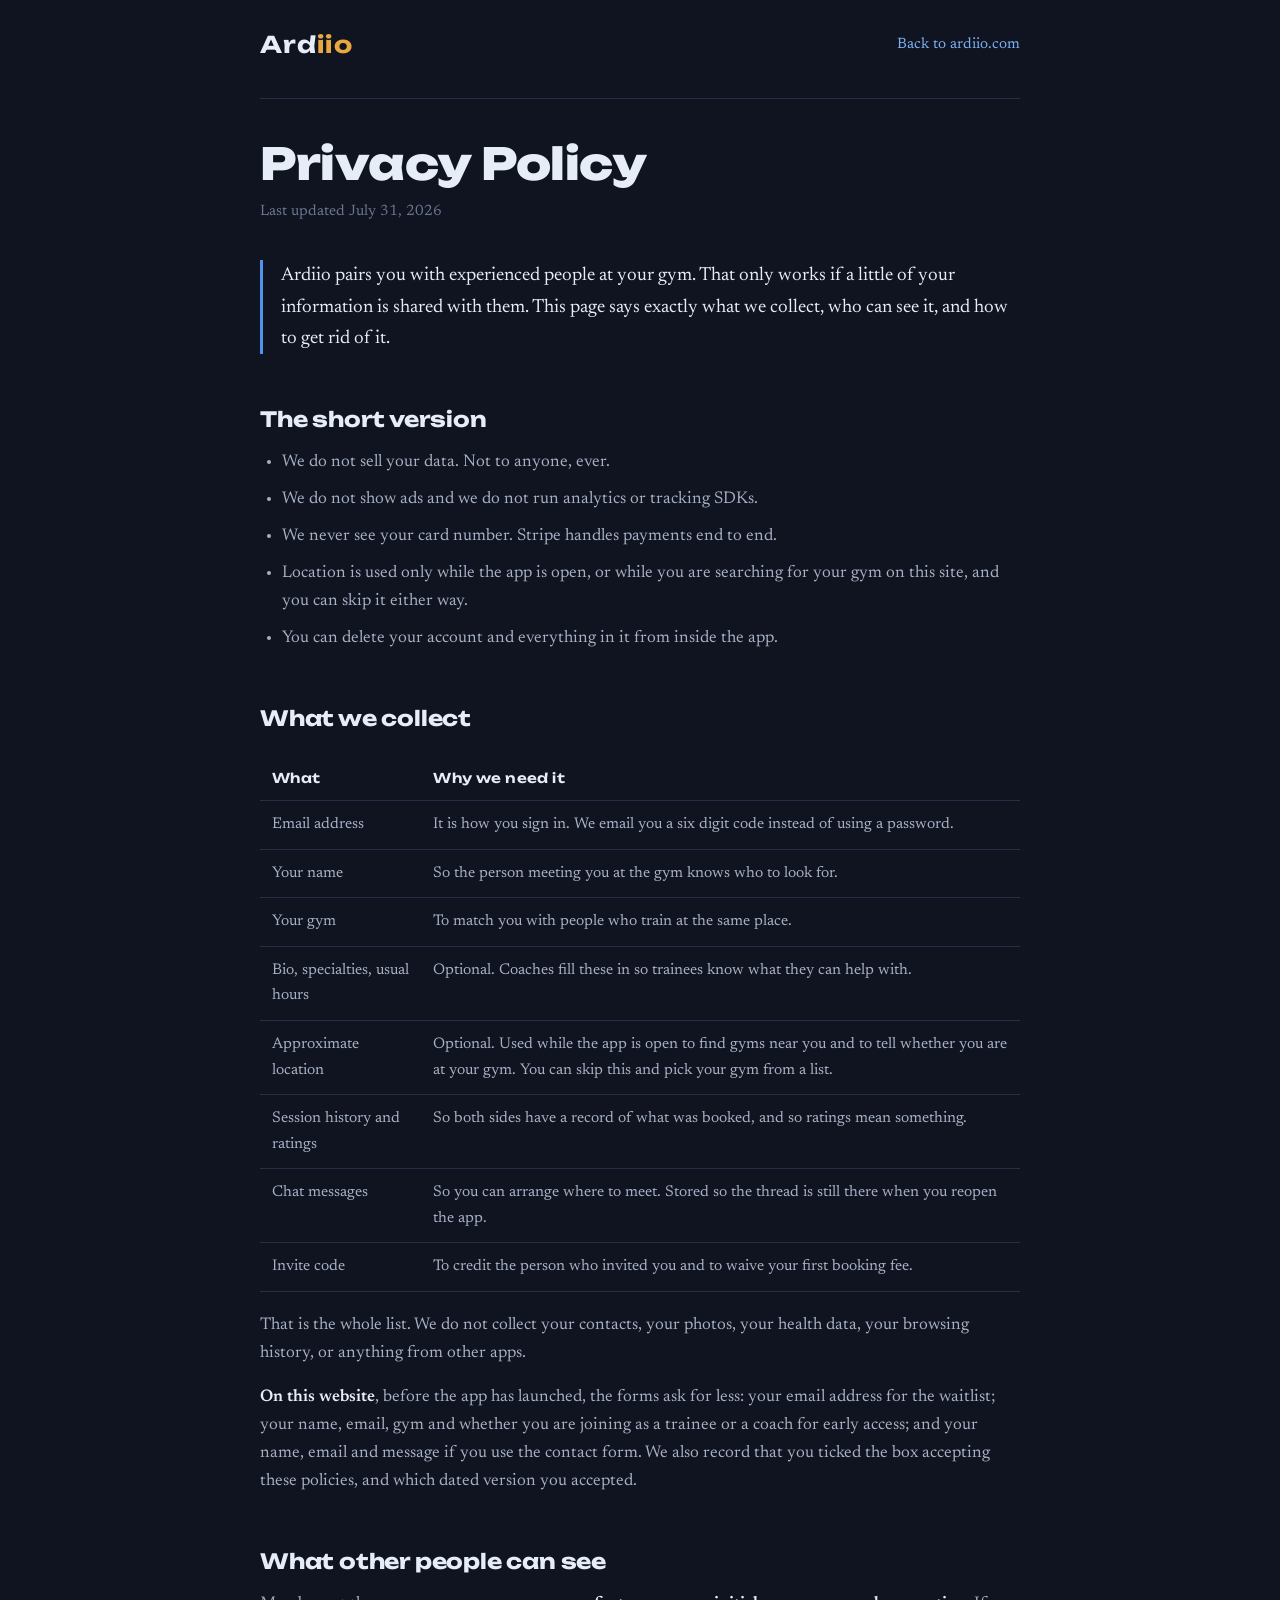
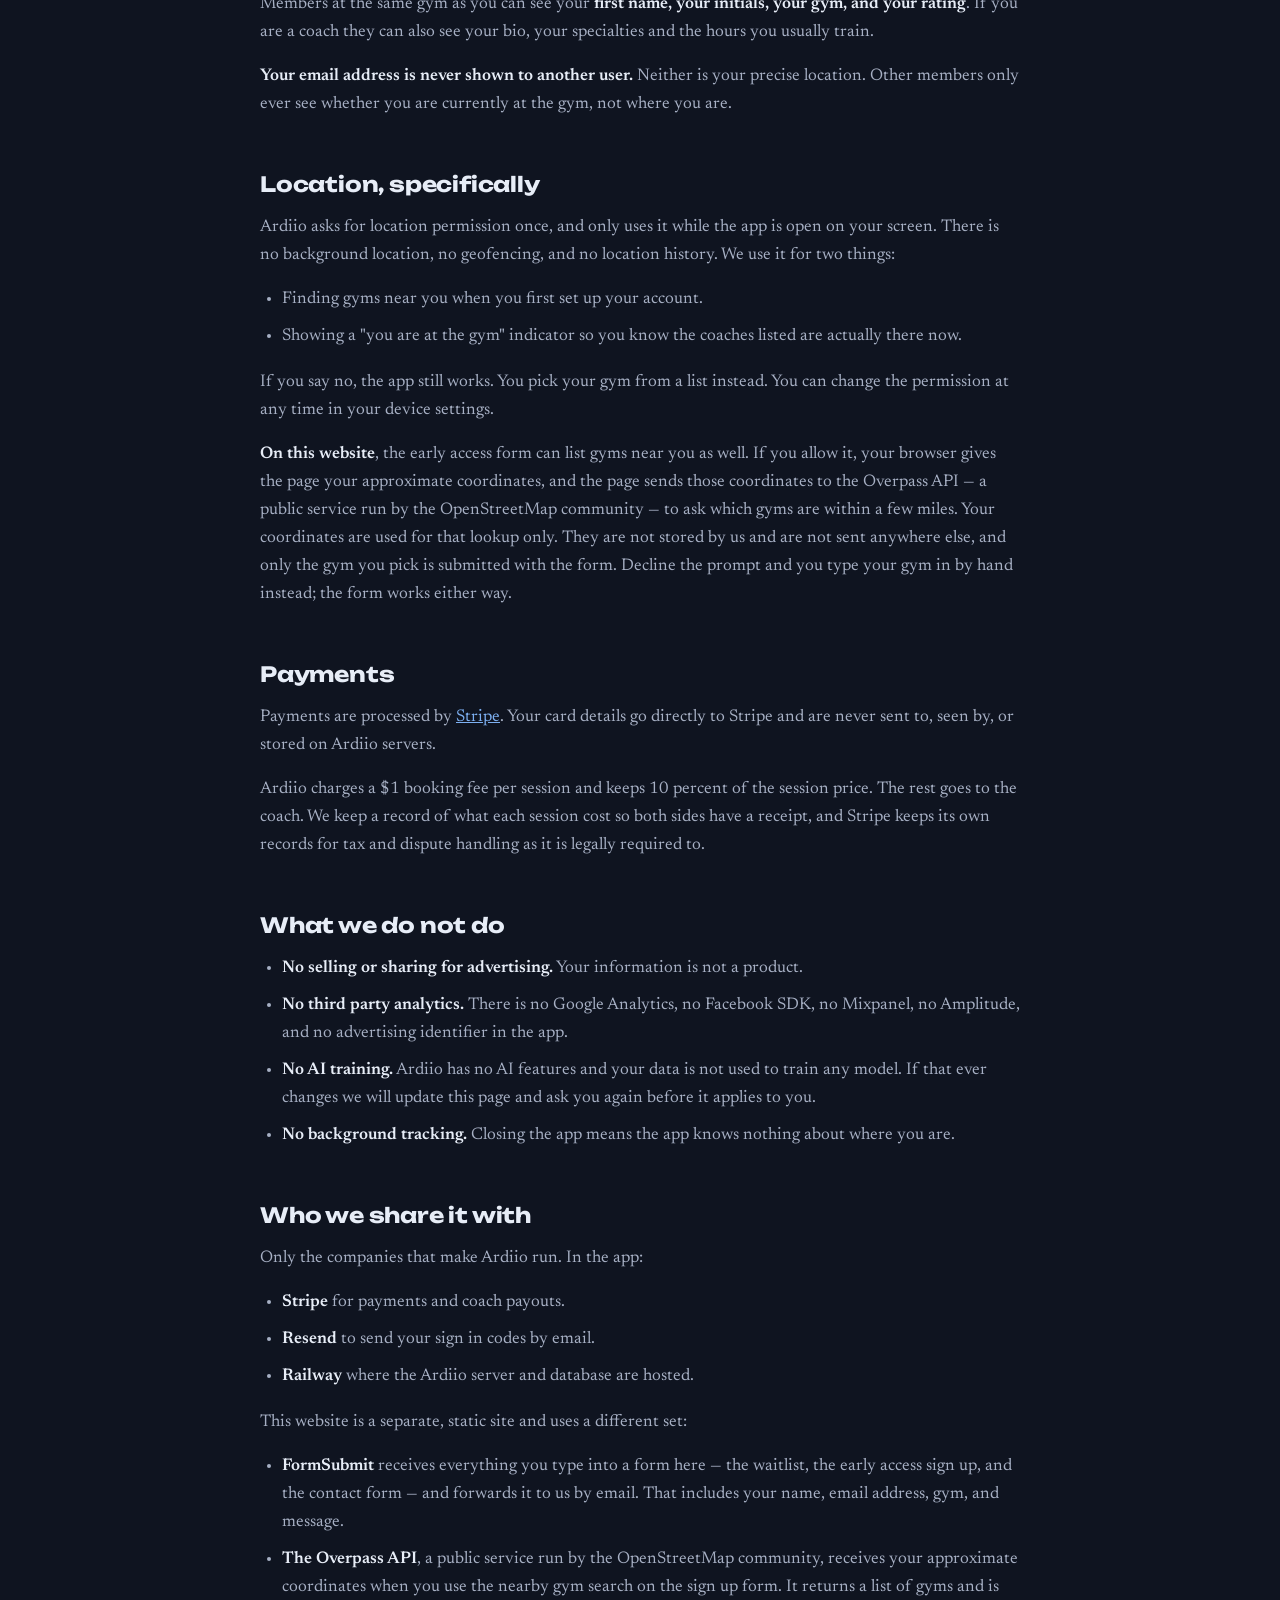
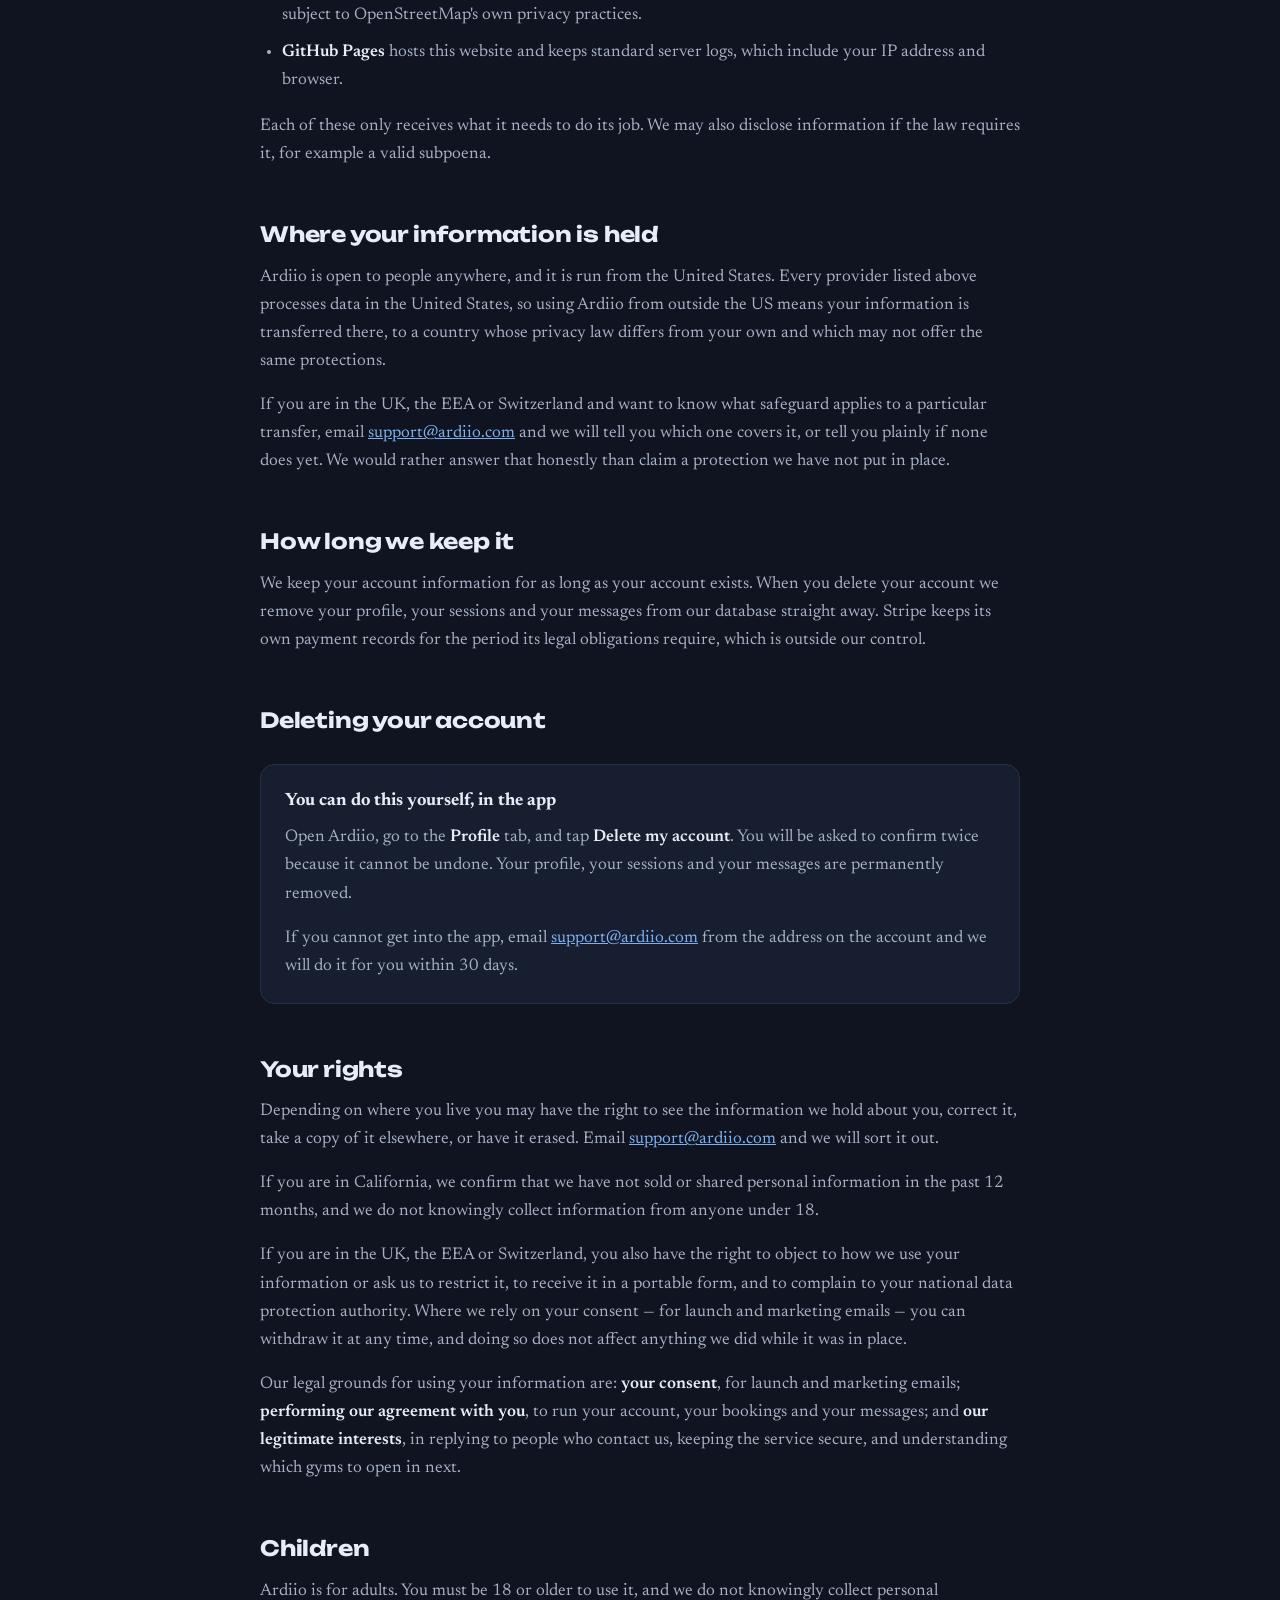
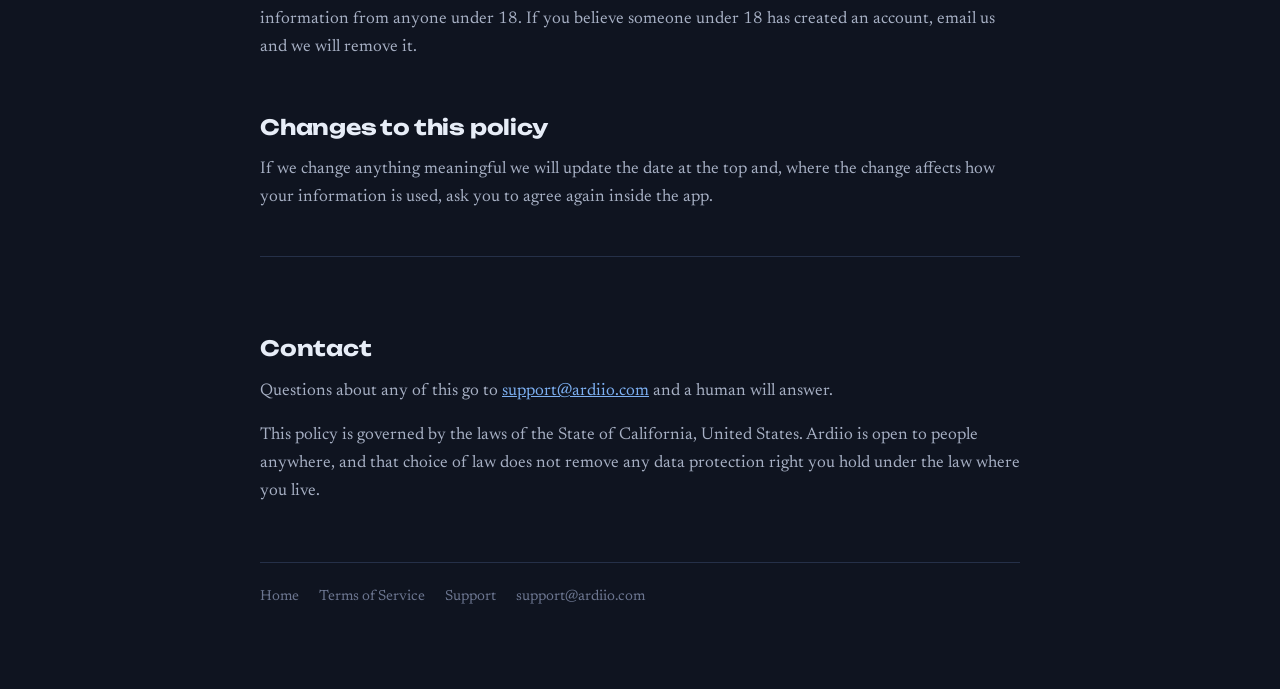
==== commit f455dcbc: "Deploy: governing-law savings clause, GDPR rights and transfers" ====
--- a/privacy/index.html
+++ b/privacy/index.html
@@ -124,6 +124,12 @@
 </ul>
 <p>Each of these only receives what it needs to do its job. We may also disclose information if the law requires it, for example a valid subpoena.</p>
 
+<h2>Where your information is held</h2>
+
+<p>Ardiio is open to people anywhere, and it is run from the United States. Every provider listed above processes data in the United States, so using Ardiio from outside the US means your information is transferred there, to a country whose privacy law differs from your own and which may not offer the same protections.</p>
+
+<p>If you are in the UK, the EEA or Switzerland and want to know what safeguard applies to a particular transfer, email <a href="mailto:support@ardiio.com">support@ardiio.com</a> and we will tell you which one covers it, or tell you plainly if none does yet. We would rather answer that honestly than claim a protection we have not put in place.</p>
+
 <h2>How long we keep it</h2>
 
 <p>We keep your account information for as long as your account exists. When you delete your account we remove your profile, your sessions and your messages from our database straight away. Stripe keeps its own payment records for the period its legal obligations require, which is outside our control.</p>
@@ -142,6 +148,10 @@
 
 <p>If you are in California, we confirm that we have not sold or shared personal information in the past 12 months, and we do not knowingly collect information from anyone under 18.</p>
 
+<p>If you are in the UK, the EEA or Switzerland, you also have the right to object to how we use your information or ask us to restrict it, to receive it in a portable form, and to complain to your national data protection authority. Where we rely on your consent — for launch and marketing emails — you can withdraw it at any time, and doing so does not affect anything we did while it was in place.</p>
+
+<p>Our legal grounds for using your information are: <strong>your consent</strong>, for launch and marketing emails; <strong>performing our agreement with you</strong>, to run your account, your bookings and your messages; and <strong>our legitimate interests</strong>, in replying to people who contact us, keeping the service secure, and understanding which gyms to open in next.</p>
+
 <h2>Children</h2>
 
 <p>Ardiio is for adults. You must be 18 or older to use it, and we do not knowingly collect personal information from anyone under 18. If you believe someone under 18 has created an account, email us and we will remove it.</p>
@@ -153,7 +163,7 @@
 <div class="contact">
   <h2>Contact</h2>
   <p>Questions about any of this go to <a href="mailto:support@ardiio.com">support@ardiio.com</a> and a human will answer.</p>
-  <p>This policy is governed by the laws of the State of California, United States.</p>
+  <p>This policy is governed by the laws of the State of California, United States. Ardiio is open to people anywhere, and that choice of law does not remove any data protection right you hold under the law where you live.</p>
 </div>
 
 <footer class="foot">
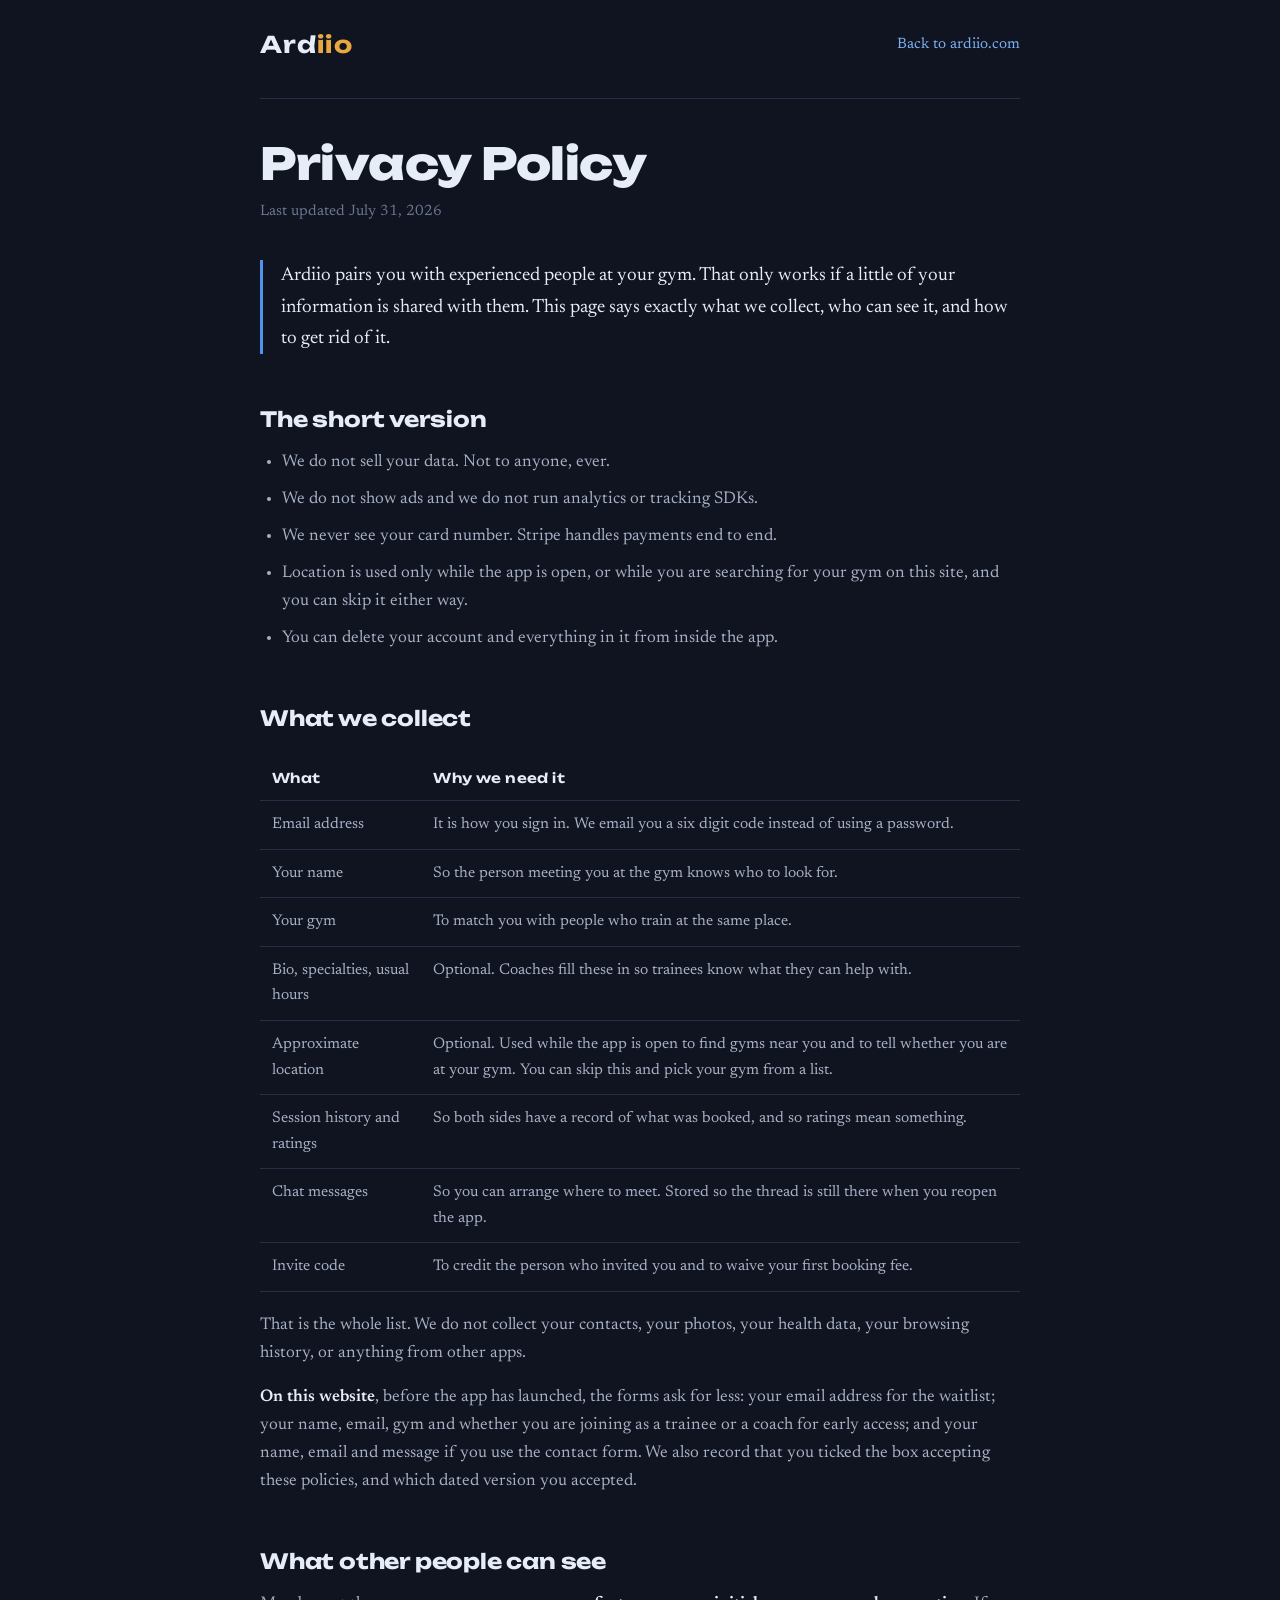
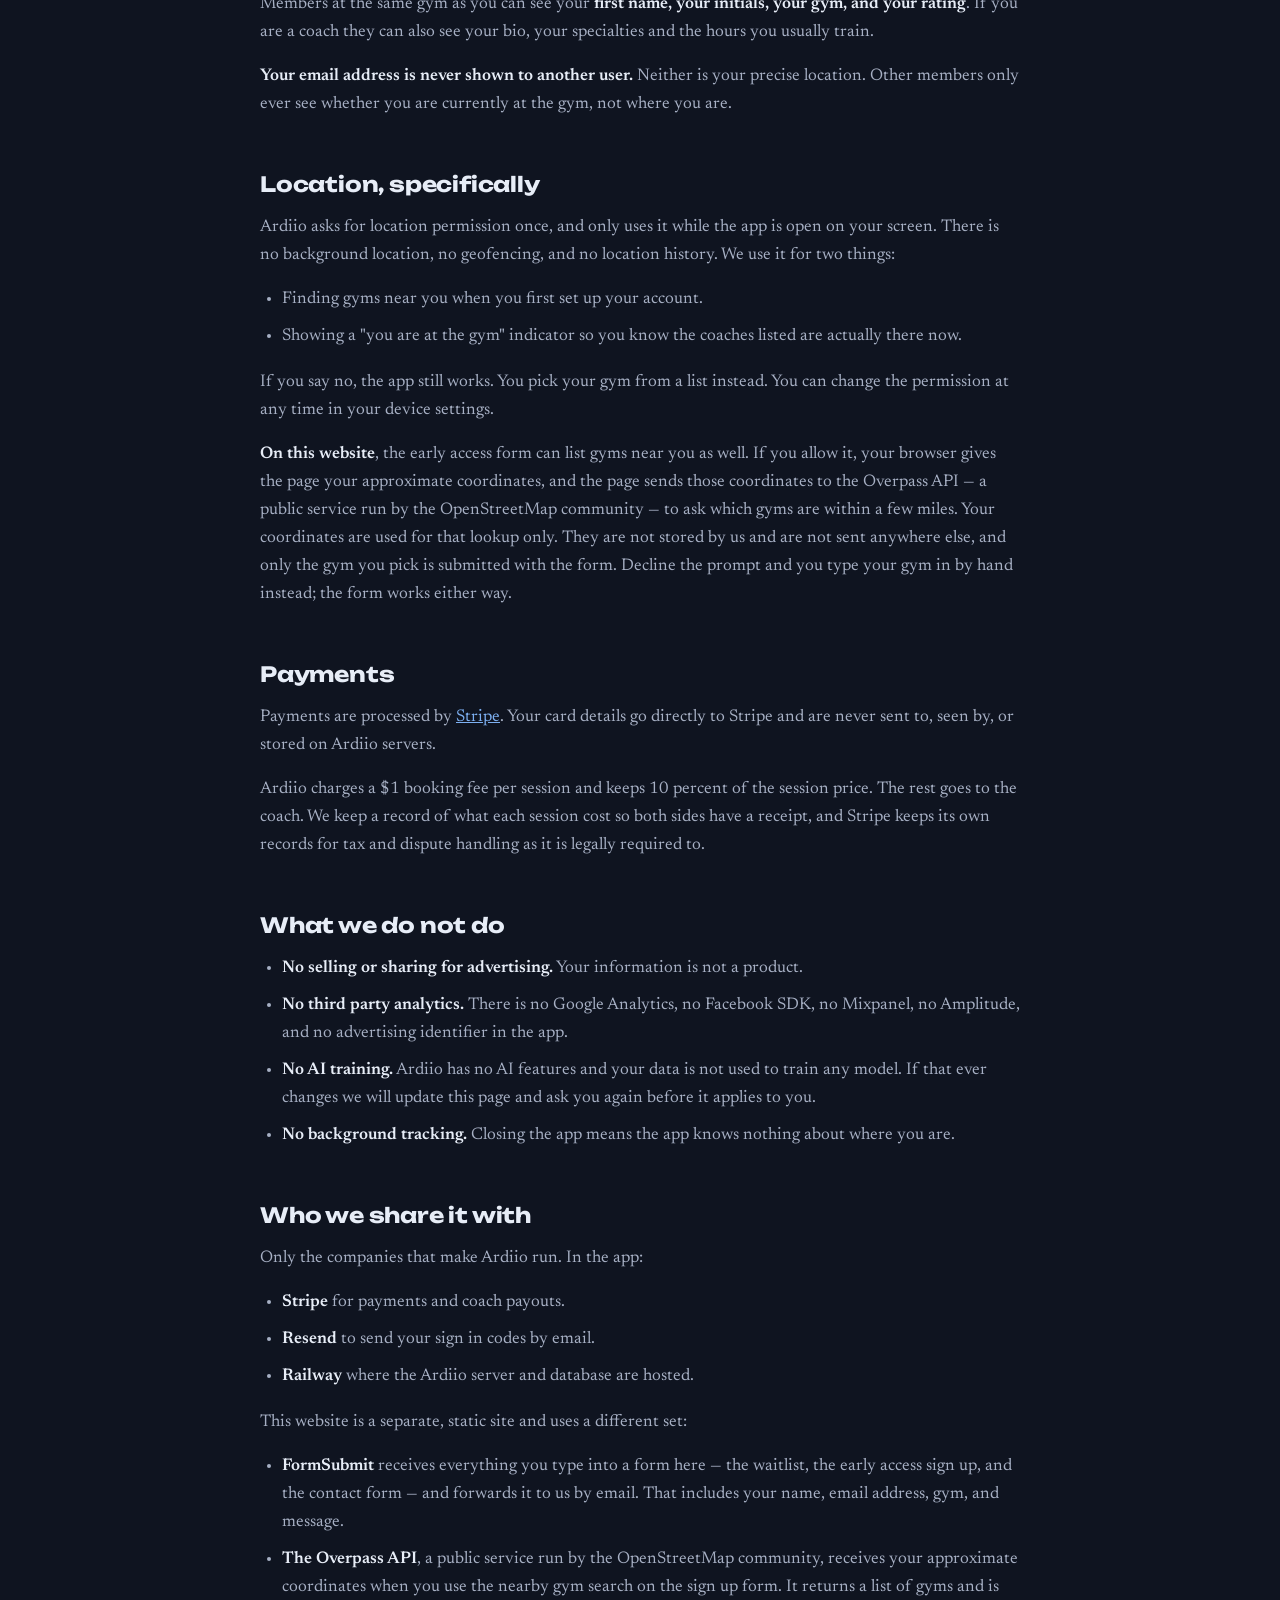
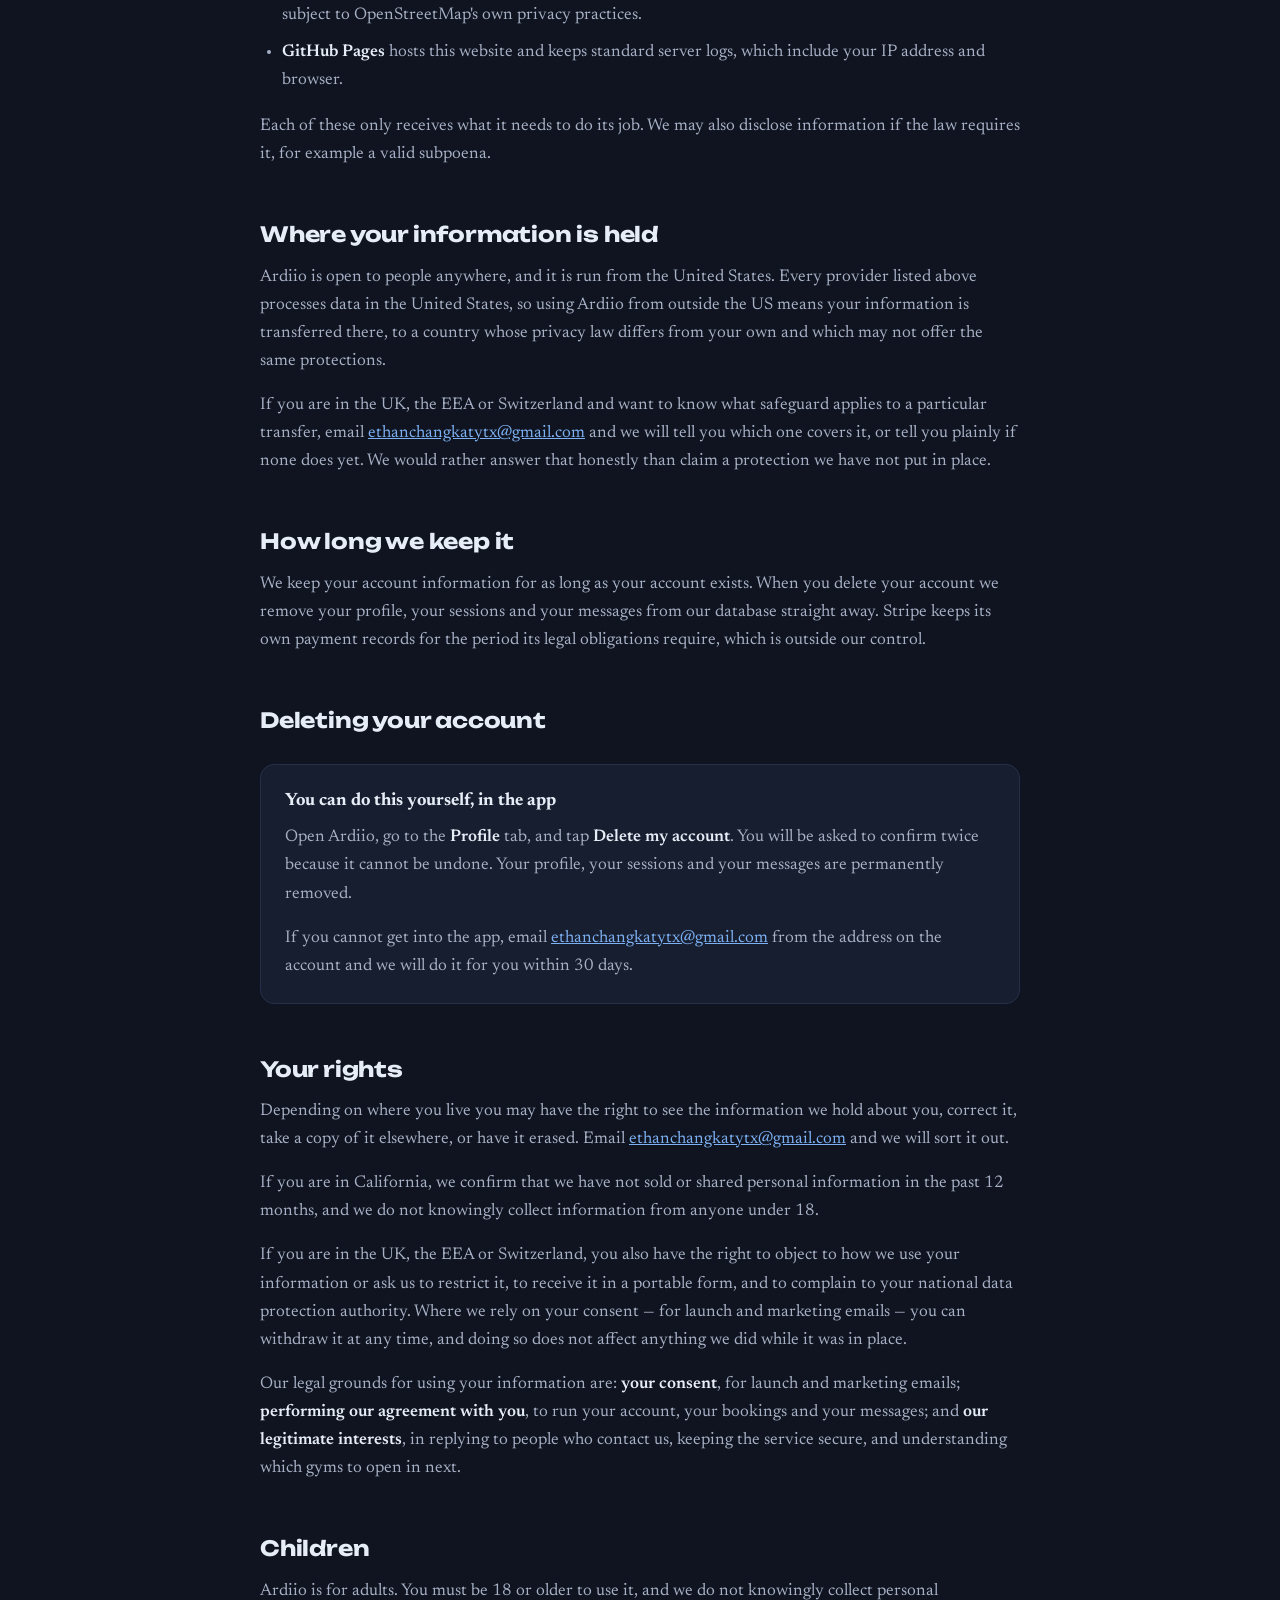
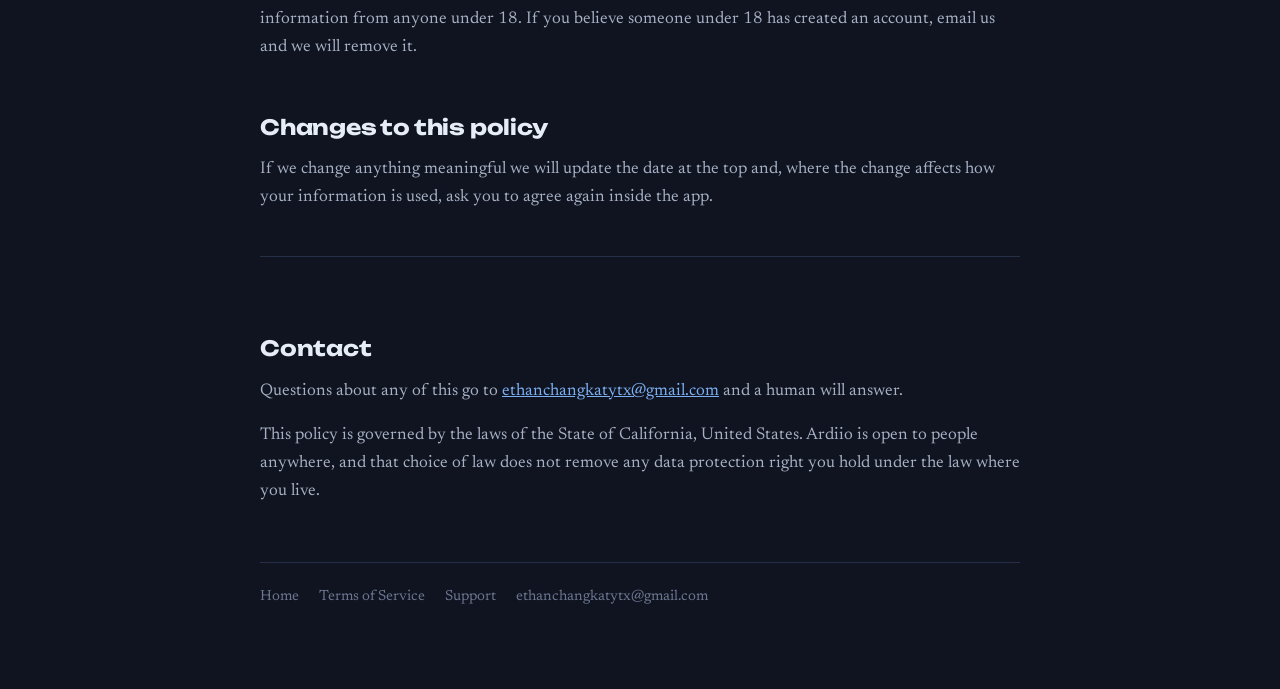
==== commit f4b4a686: "Deploy: legal contact points at a working inbox" ====
--- a/privacy/index.html
+++ b/privacy/index.html
@@ -128,7 +128,7 @@
 
 <p>Ardiio is open to people anywhere, and it is run from the United States. Every provider listed above processes data in the United States, so using Ardiio from outside the US means your information is transferred there, to a country whose privacy law differs from your own and which may not offer the same protections.</p>
 
-<p>If you are in the UK, the EEA or Switzerland and want to know what safeguard applies to a particular transfer, email <a href="mailto:support@ardiio.com">support@ardiio.com</a> and we will tell you which one covers it, or tell you plainly if none does yet. We would rather answer that honestly than claim a protection we have not put in place.</p>
+<p>If you are in the UK, the EEA or Switzerland and want to know what safeguard applies to a particular transfer, email <a href="mailto:ethanchangkatytx@gmail.com">ethanchangkatytx@gmail.com</a> and we will tell you which one covers it, or tell you plainly if none does yet. We would rather answer that honestly than claim a protection we have not put in place.</p>
 
 <h2>How long we keep it</h2>
 
@@ -139,12 +139,12 @@
 <div class="card">
   <h3>You can do this yourself, in the app</h3>
   <p>Open Ardiio, go to the <strong>Profile</strong> tab, and tap <strong>Delete my account</strong>. You will be asked to confirm twice because it cannot be undone. Your profile, your sessions and your messages are permanently removed.</p>
-  <p>If you cannot get into the app, email <a href="mailto:support@ardiio.com">support@ardiio.com</a> from the address on the account and we will do it for you within 30 days.</p>
+  <p>If you cannot get into the app, email <a href="mailto:ethanchangkatytx@gmail.com">ethanchangkatytx@gmail.com</a> from the address on the account and we will do it for you within 30 days.</p>
 </div>
 
 <h2>Your rights</h2>
 
-<p>Depending on where you live you may have the right to see the information we hold about you, correct it, take a copy of it elsewhere, or have it erased. Email <a href="mailto:support@ardiio.com">support@ardiio.com</a> and we will sort it out.</p>
+<p>Depending on where you live you may have the right to see the information we hold about you, correct it, take a copy of it elsewhere, or have it erased. Email <a href="mailto:ethanchangkatytx@gmail.com">ethanchangkatytx@gmail.com</a> and we will sort it out.</p>
 
 <p>If you are in California, we confirm that we have not sold or shared personal information in the past 12 months, and we do not knowingly collect information from anyone under 18.</p>
 
@@ -162,7 +162,7 @@
 
 <div class="contact">
   <h2>Contact</h2>
-  <p>Questions about any of this go to <a href="mailto:support@ardiio.com">support@ardiio.com</a> and a human will answer.</p>
+  <p>Questions about any of this go to <a href="mailto:ethanchangkatytx@gmail.com">ethanchangkatytx@gmail.com</a> and a human will answer.</p>
   <p>This policy is governed by the laws of the State of California, United States. Ardiio is open to people anywhere, and that choice of law does not remove any data protection right you hold under the law where you live.</p>
 </div>
 
@@ -170,7 +170,7 @@
   <a href="/">Home</a>
   <a href="/terms/">Terms of Service</a>
   <a href="/support/">Support</a>
-  <a href="mailto:support@ardiio.com">support@ardiio.com</a>
+  <a href="mailto:ethanchangkatytx@gmail.com">ethanchangkatytx@gmail.com</a>
 </footer>
 
 </div>
--- a/legal.css
+++ b/legal.css
@@ -2,7 +2,42 @@
    These are plain static HTML on purpose: App Review opens the privacy policy
    URL directly, and a page that renders without JavaScript cannot fail that
    check. Type and palette mirror site-react/src/index.css. */
-@import url('https://fonts.googleapis.com/css2?family=Newsreader:opsz,wght@6..72,400..700&family=Unbounded:wght@400..800&display=swap');
+/* Self-hosted, same reason as site-react/src/index.css: the Google Fonts
+   import handed every reader's IP to Google before the page rendered, and
+   this is the privacy policy. The woff2 files live in public/fonts/ and are
+   shared with the main site. */
+@font-face {
+  font-family: 'Newsreader';
+  font-style: normal;
+  font-weight: 400 700;
+  font-display: swap;
+  src: url('/fonts/newsreader-latin-ext.woff2') format('woff2');
+  unicode-range: U+0100-02BA, U+02BD-02C5, U+02C7-02CC, U+02CE-02D7, U+02DD-02FF, U+0304, U+0308, U+0329, U+1D00-1DBF, U+1E00-1E9F, U+1EF2-1EFF, U+2020, U+20A0-20AB, U+20AD-20C0, U+2113, U+2C60-2C7F, U+A720-A7FF;
+}
+@font-face {
+  font-family: 'Newsreader';
+  font-style: normal;
+  font-weight: 400 700;
+  font-display: swap;
+  src: url('/fonts/newsreader-latin.woff2') format('woff2');
+  unicode-range: U+0000-00FF, U+0131, U+0152-0153, U+02BB-02BC, U+02C6, U+02DA, U+02DC, U+0304, U+0308, U+0329, U+2000-206F, U+20AC, U+2122, U+2191, U+2193, U+2212, U+2215, U+FEFF, U+FFFD;
+}
+@font-face {
+  font-family: 'Unbounded';
+  font-style: normal;
+  font-weight: 400 800;
+  font-display: swap;
+  src: url('/fonts/unbounded-latin-ext.woff2') format('woff2');
+  unicode-range: U+0100-02BA, U+02BD-02C5, U+02C7-02CC, U+02CE-02D7, U+02DD-02FF, U+0304, U+0308, U+0329, U+1D00-1DBF, U+1E00-1E9F, U+1EF2-1EFF, U+2020, U+20A0-20AB, U+20AD-20C0, U+2113, U+2C60-2C7F, U+A720-A7FF;
+}
+@font-face {
+  font-family: 'Unbounded';
+  font-style: normal;
+  font-weight: 400 800;
+  font-display: swap;
+  src: url('/fonts/unbounded-latin.woff2') format('woff2');
+  unicode-range: U+0000-00FF, U+0131, U+0152-0153, U+02BB-02BC, U+02C6, U+02DA, U+02DC, U+0304, U+0308, U+0329, U+2000-206F, U+20AC, U+2122, U+2191, U+2193, U+2212, U+2215, U+FEFF, U+FFFD;
+}
 
 :root {
   --bg: #0f1420;
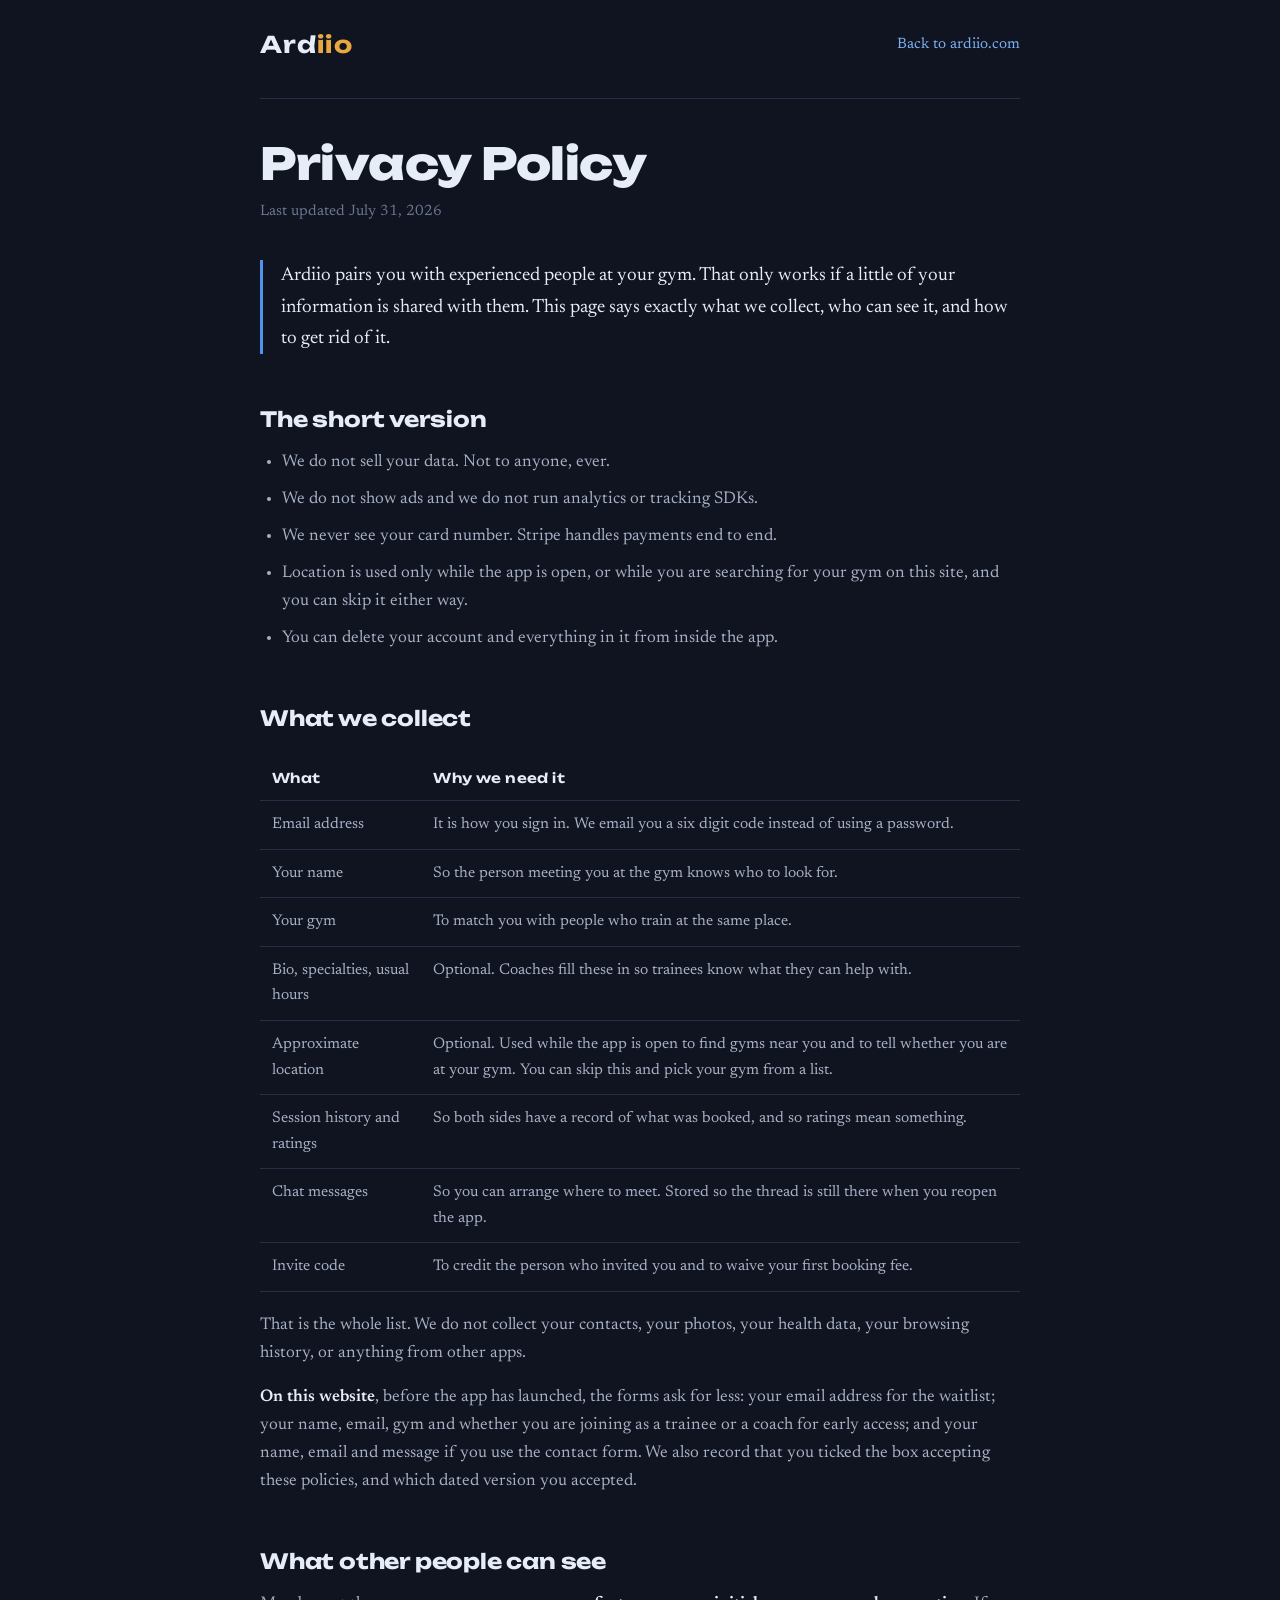
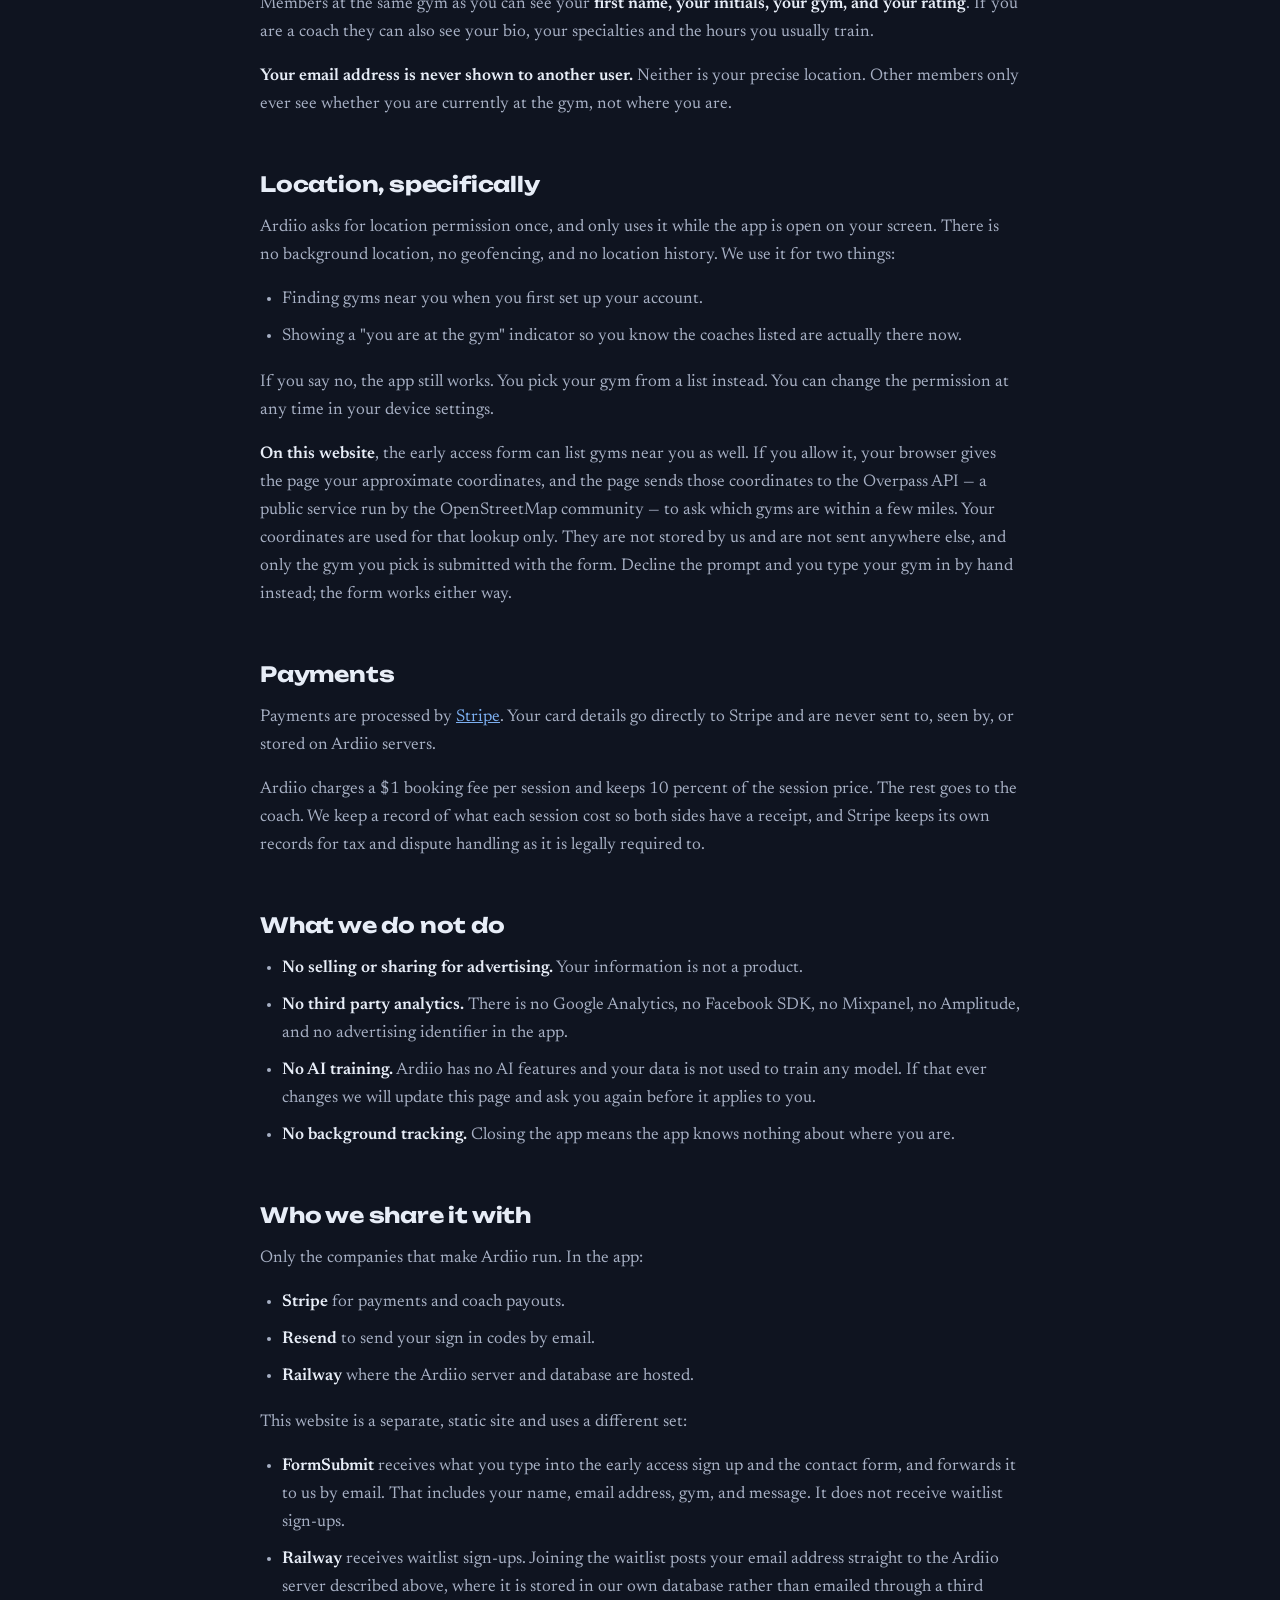
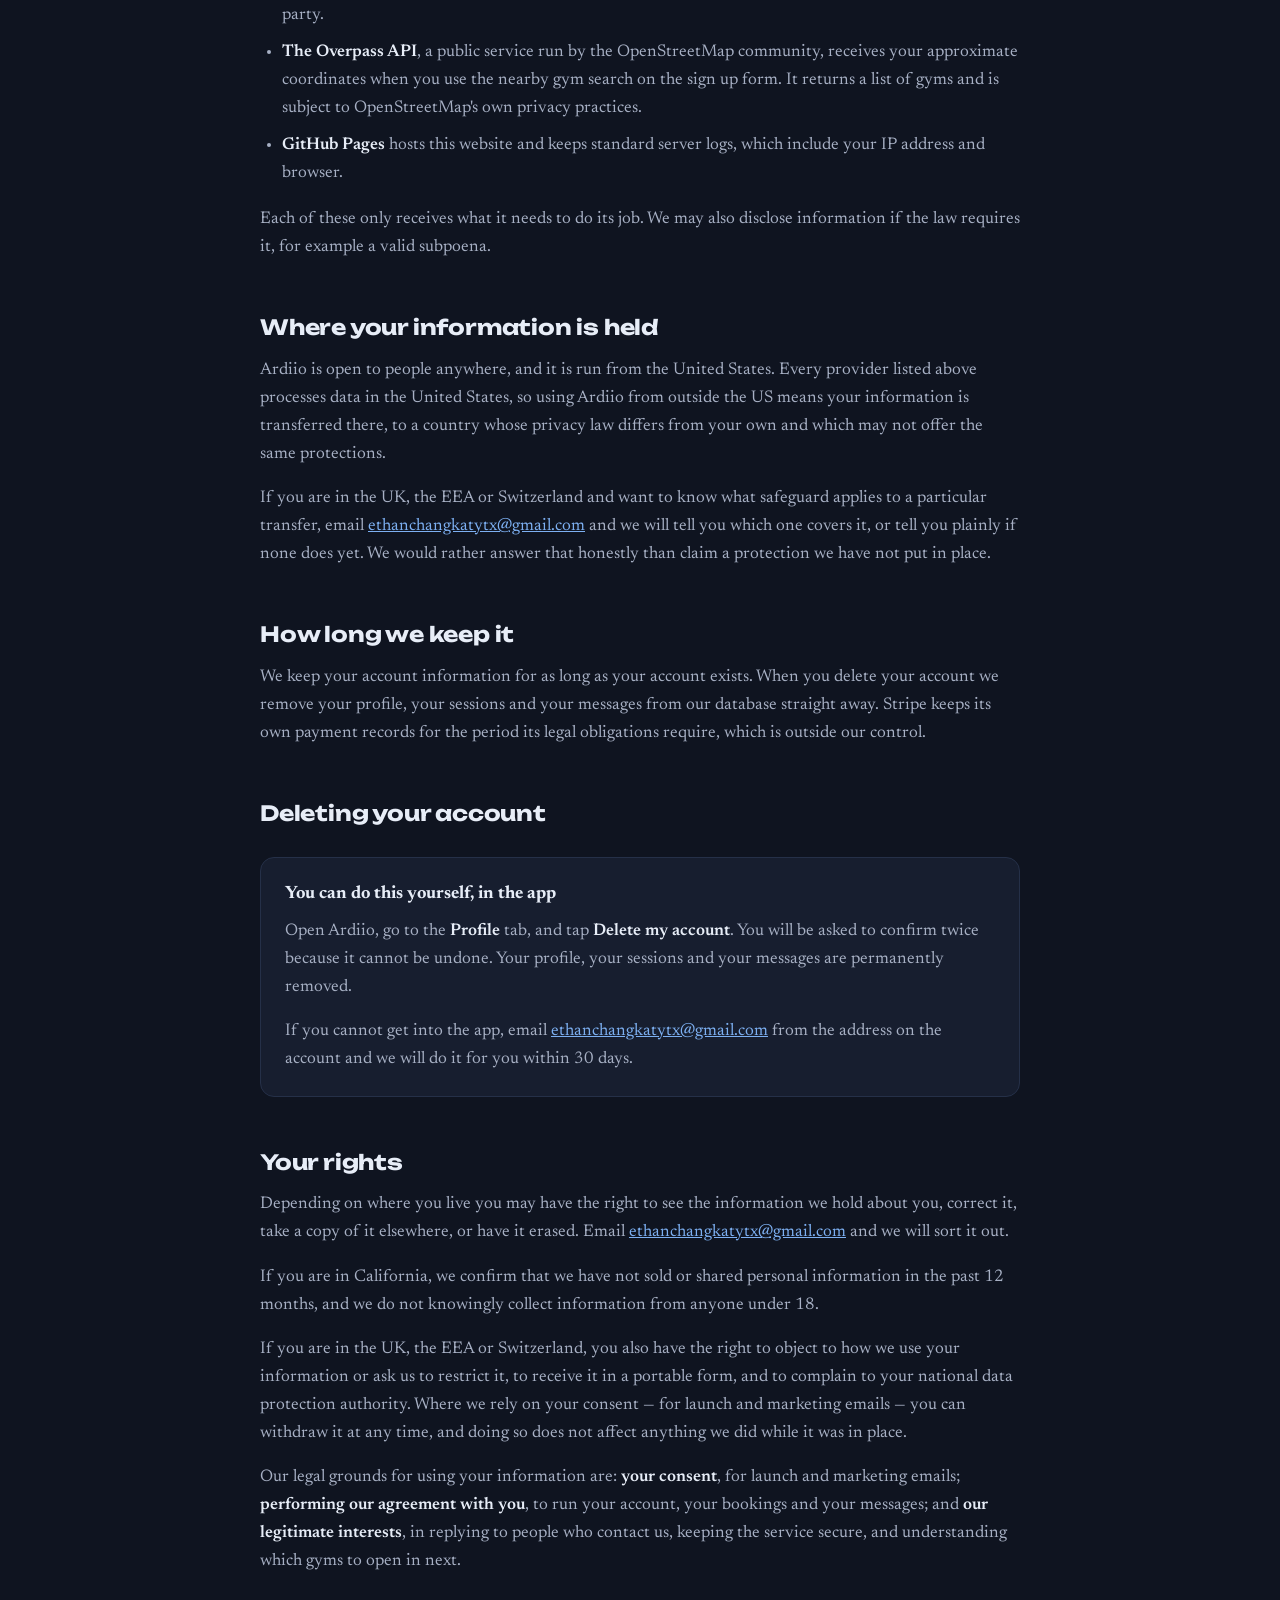
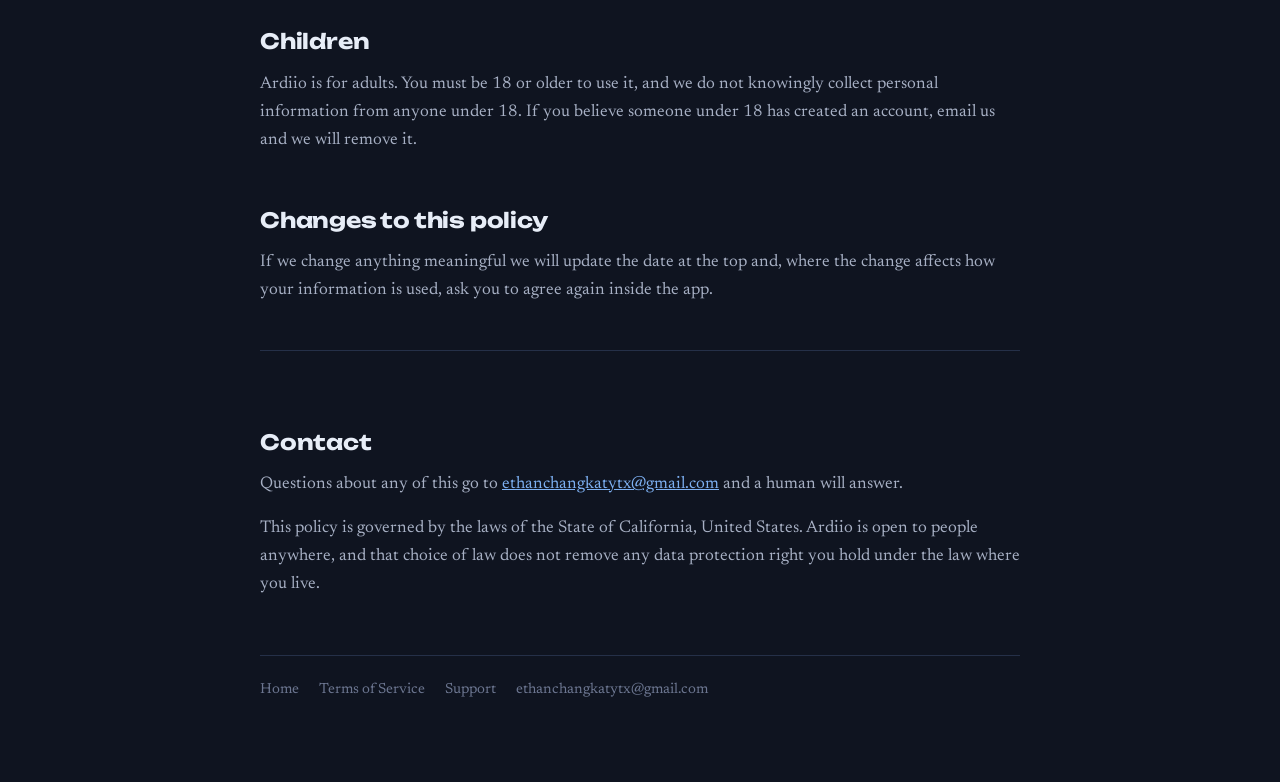
==== commit 96d24af2: "Deploy: waitlist posts to the backend, privacy recipients corrected" ====
--- a/privacy/index.html
+++ b/privacy/index.html
@@ -118,7 +118,8 @@
 </ul>
 <p>This website is a separate, static site and uses a different set:</p>
 <ul>
-  <li><strong>FormSubmit</strong> receives everything you type into a form here — the waitlist, the early access sign up, and the contact form — and forwards it to us by email. That includes your name, email address, gym, and message.</li>
+  <li><strong>FormSubmit</strong> receives what you type into the early access sign up and the contact form, and forwards it to us by email. That includes your name, email address, gym, and message. It does not receive waitlist sign-ups.</li>
+  <li><strong>Railway</strong> receives waitlist sign-ups. Joining the waitlist posts your email address straight to the Ardiio server described above, where it is stored in our own database rather than emailed through a third party.</li>
   <li><strong>The Overpass API</strong>, a public service run by the OpenStreetMap community, receives your approximate coordinates when you use the nearby gym search on the sign up form. It returns a list of gyms and is subject to OpenStreetMap's own privacy practices.</li>
   <li><strong>GitHub Pages</strong> hosts this website and keeps standard server logs, which include your IP address and browser.</li>
 </ul>
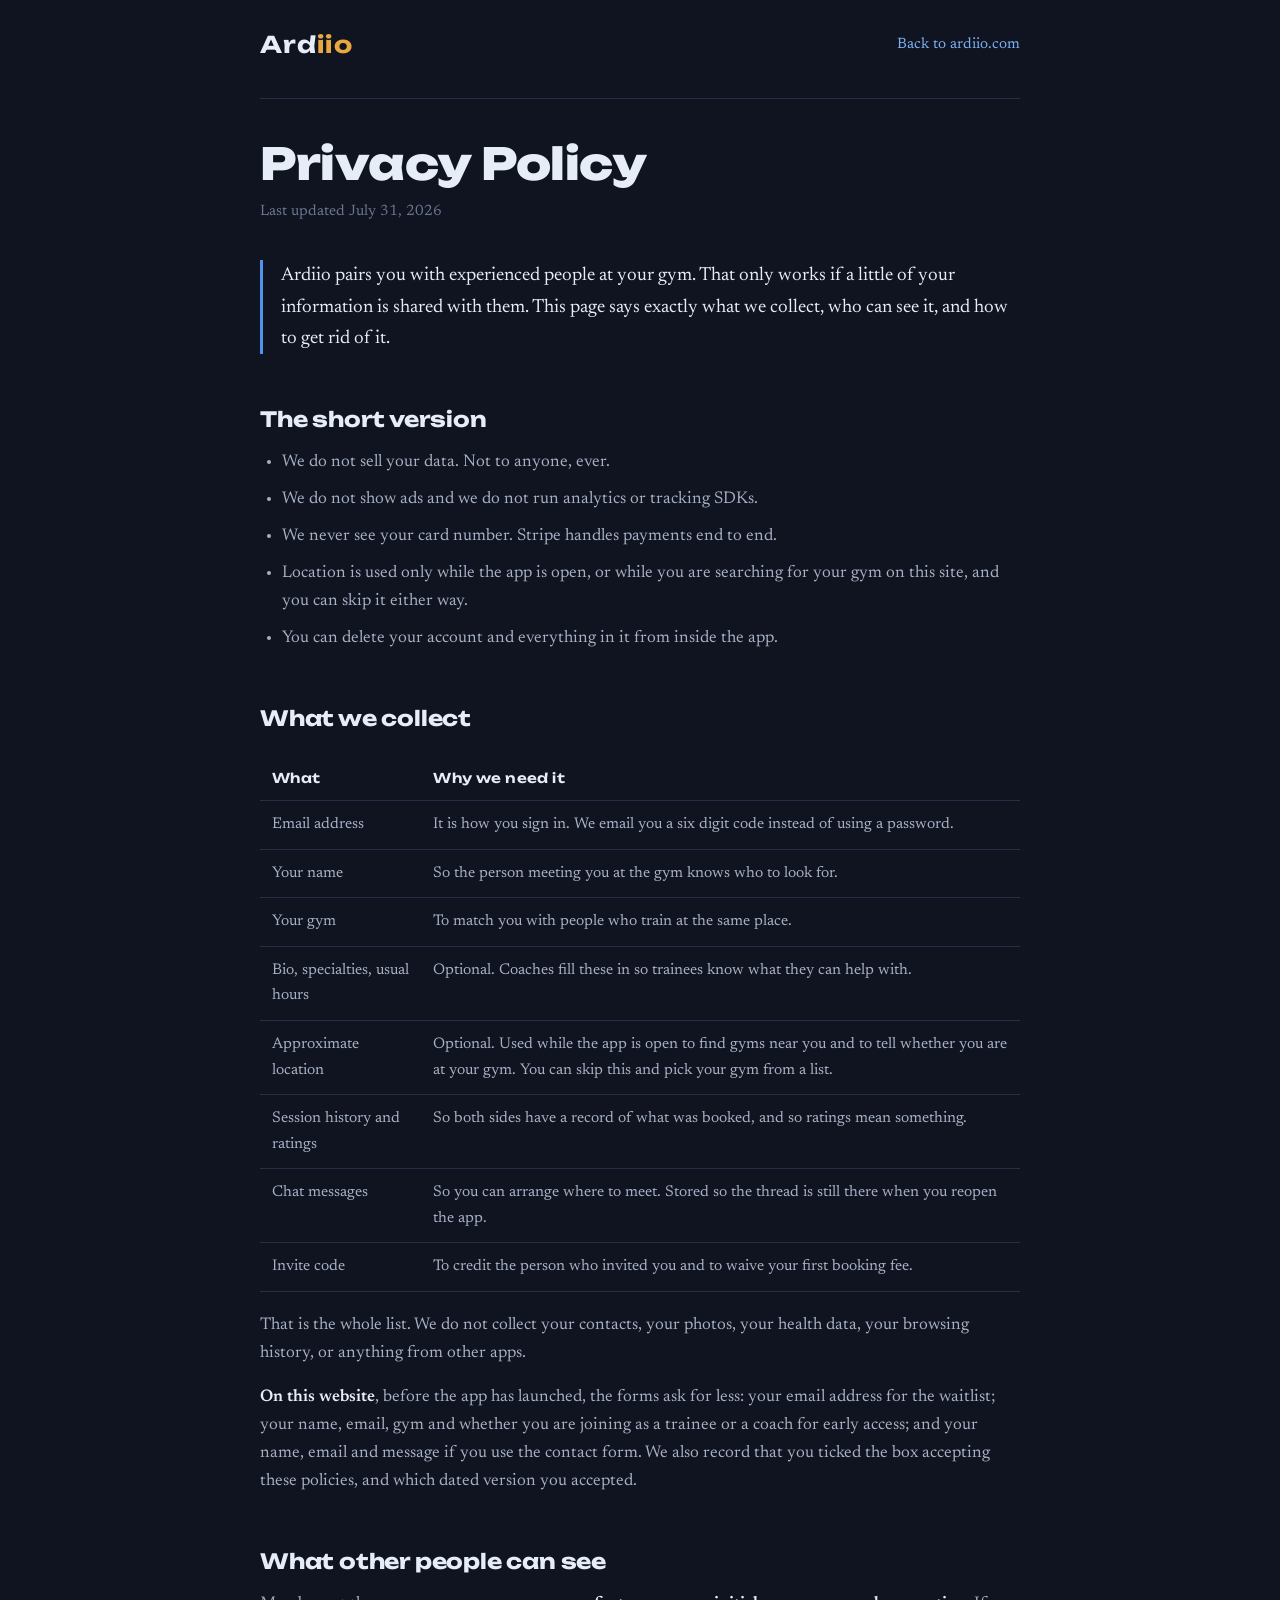
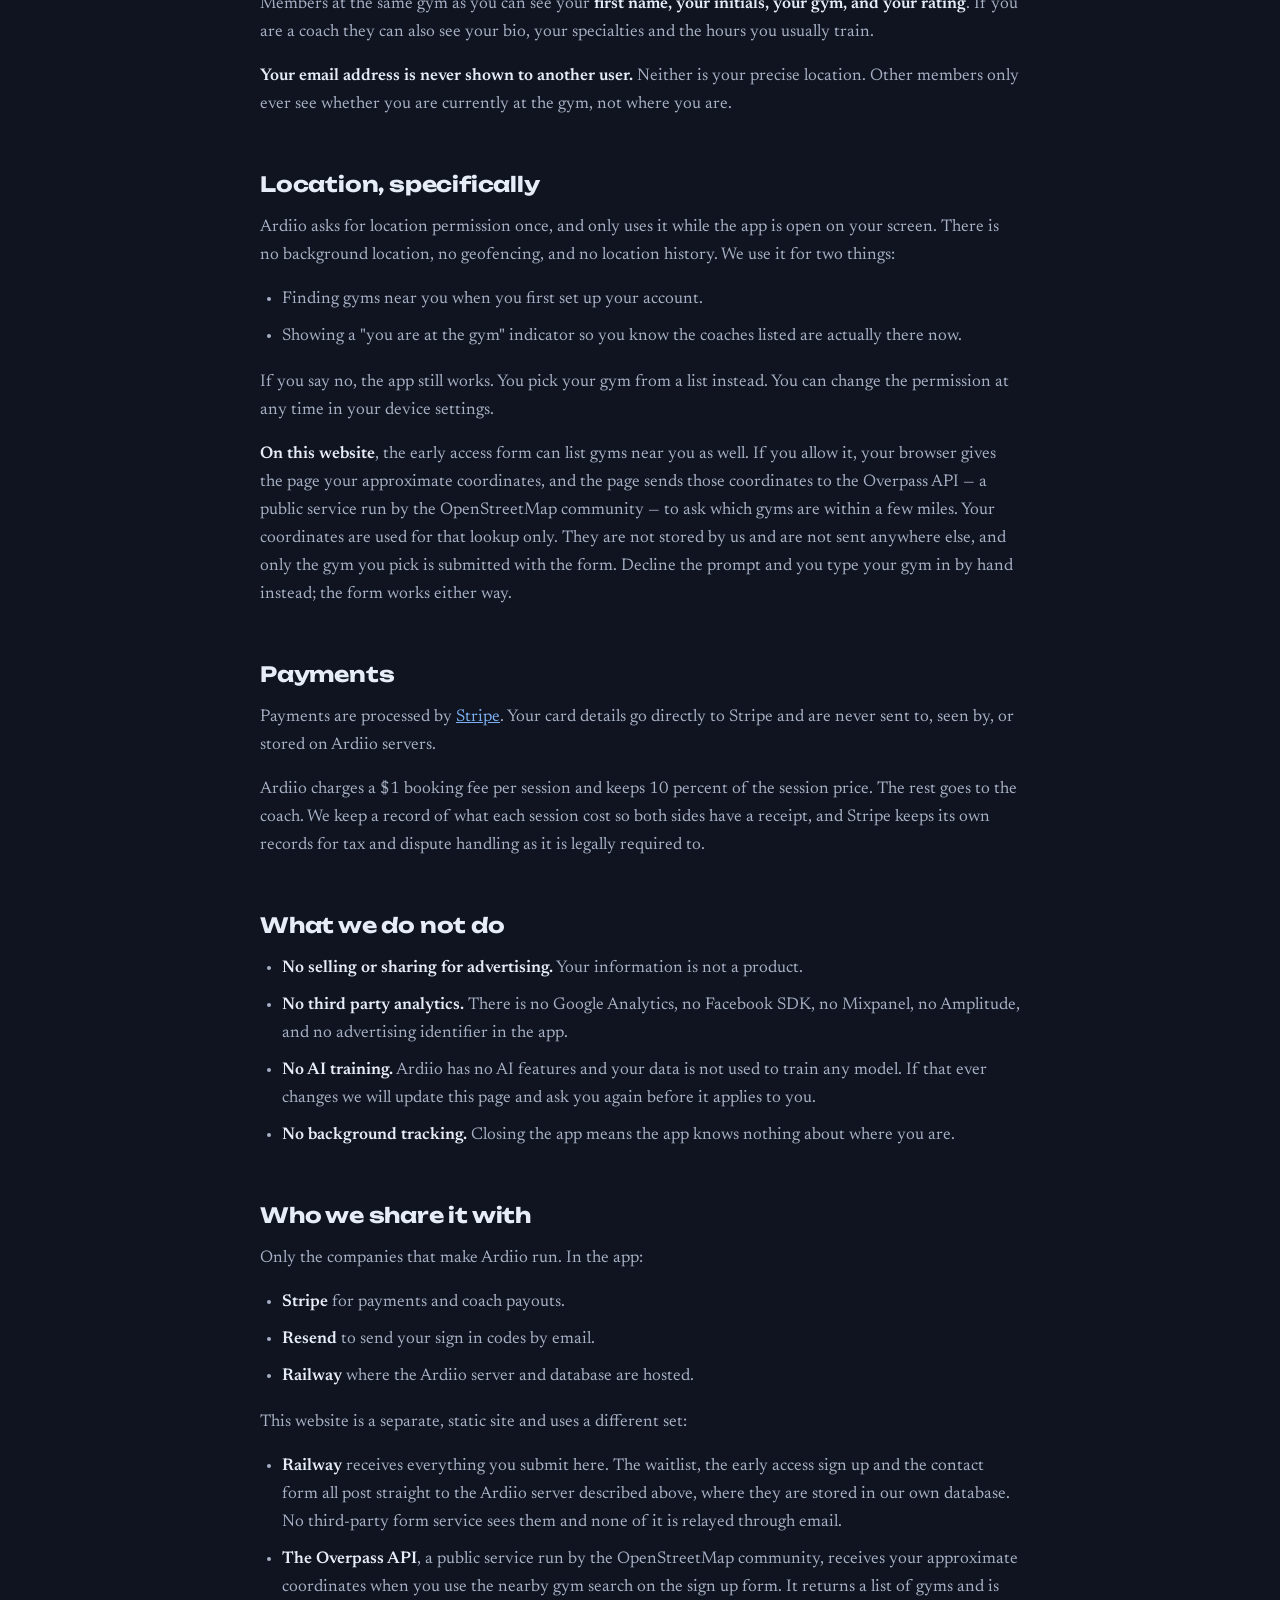
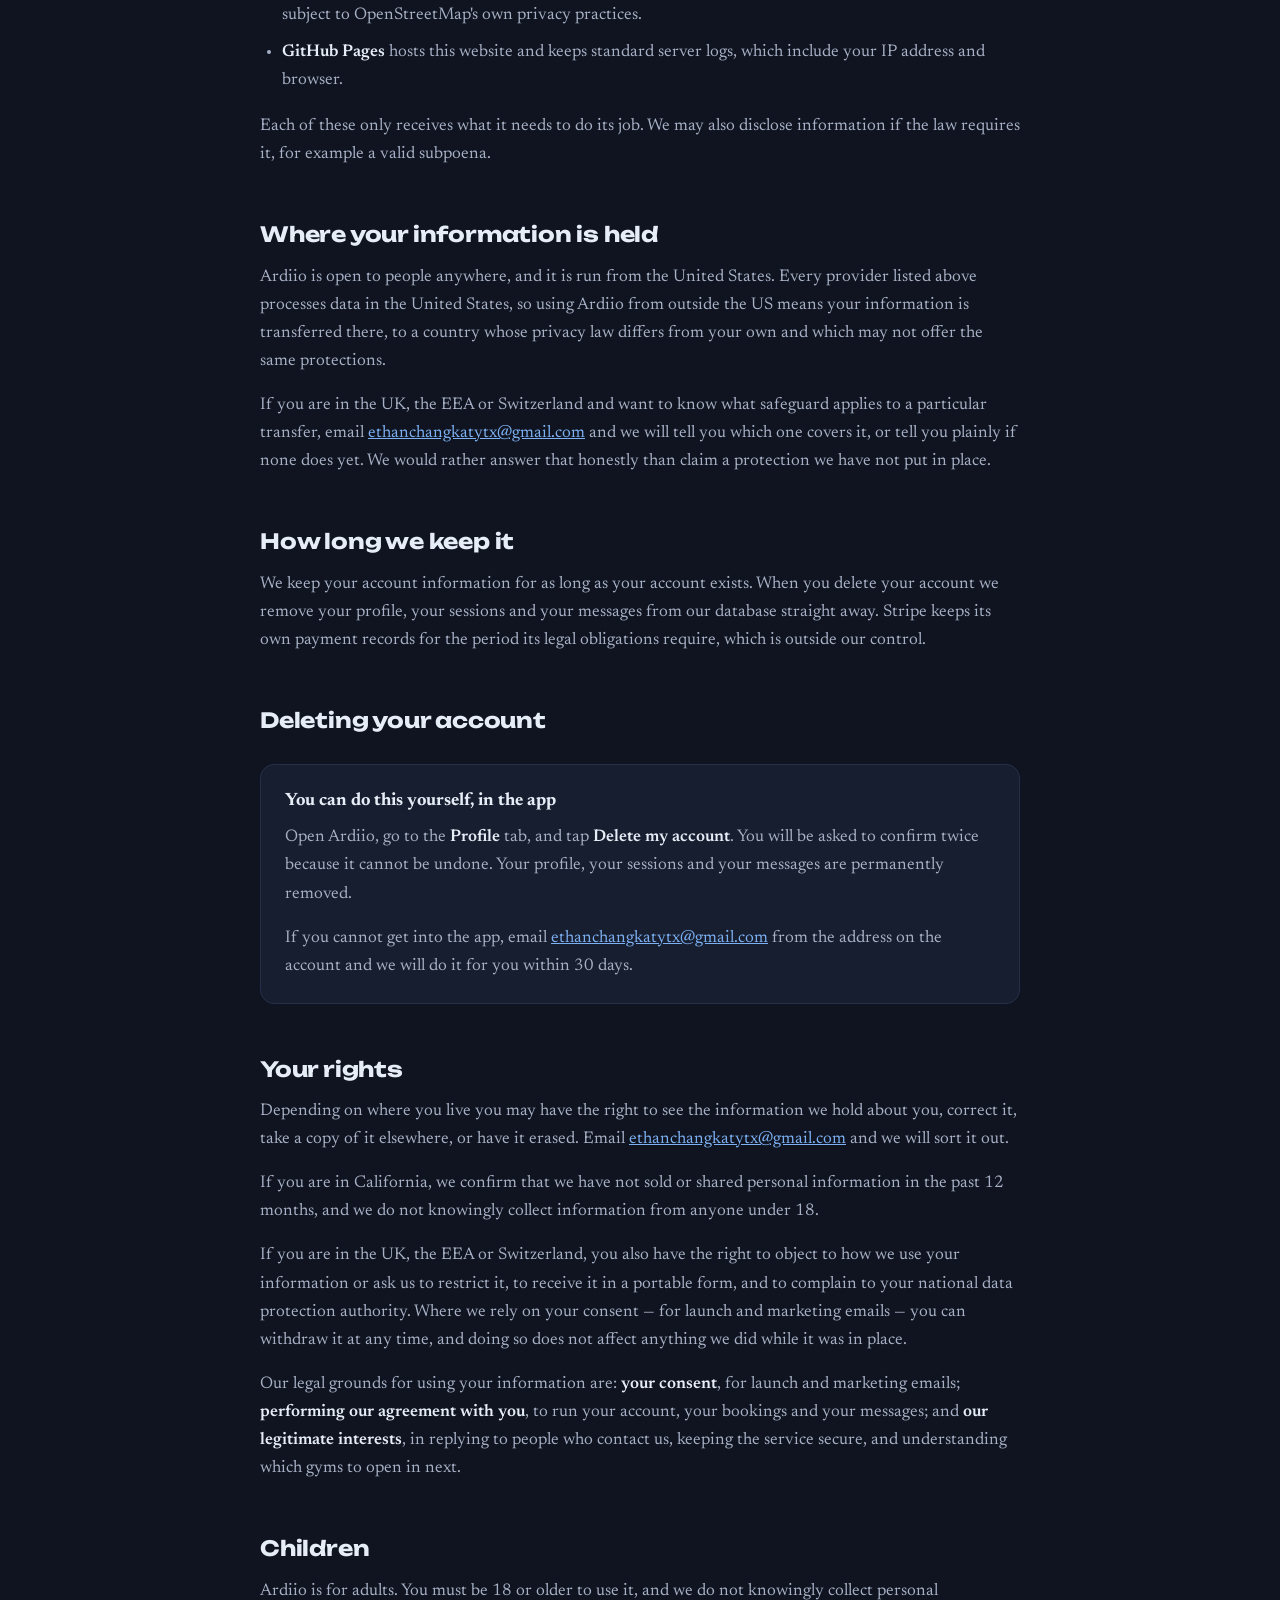
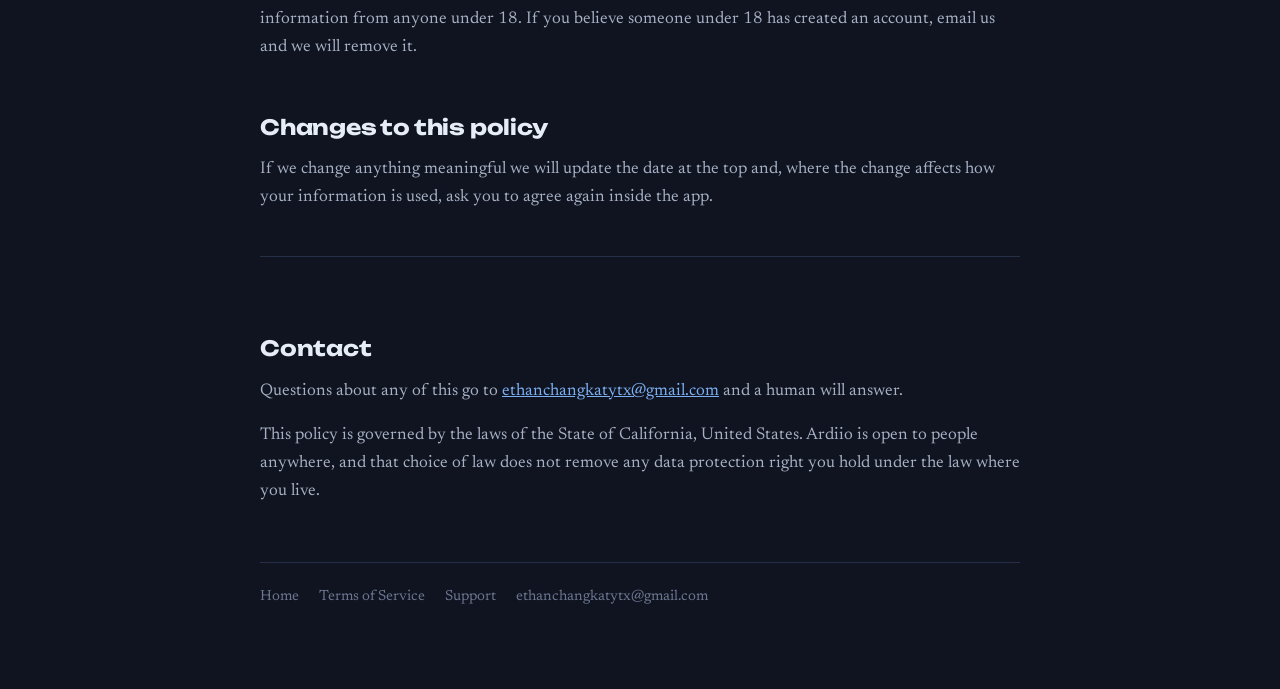
==== commit 88790532: "Deploy: privacy recipients - FormSubmit no longer receives anything" ====
--- a/privacy/index.html
+++ b/privacy/index.html
@@ -118,8 +118,7 @@
 </ul>
 <p>This website is a separate, static site and uses a different set:</p>
 <ul>
-  <li><strong>FormSubmit</strong> receives what you type into the early access sign up and the contact form, and forwards it to us by email. That includes your name, email address, gym, and message. It does not receive waitlist sign-ups.</li>
-  <li><strong>Railway</strong> receives waitlist sign-ups. Joining the waitlist posts your email address straight to the Ardiio server described above, where it is stored in our own database rather than emailed through a third party.</li>
+  <li><strong>Railway</strong> receives everything you submit here. The waitlist, the early access sign up and the contact form all post straight to the Ardiio server described above, where they are stored in our own database. No third-party form service sees them and none of it is relayed through email.</li>
   <li><strong>The Overpass API</strong>, a public service run by the OpenStreetMap community, receives your approximate coordinates when you use the nearby gym search on the sign up form. It returns a list of gyms and is subject to OpenStreetMap's own privacy practices.</li>
   <li><strong>GitHub Pages</strong> hosts this website and keeps standard server logs, which include your IP address and browser.</li>
 </ul>
